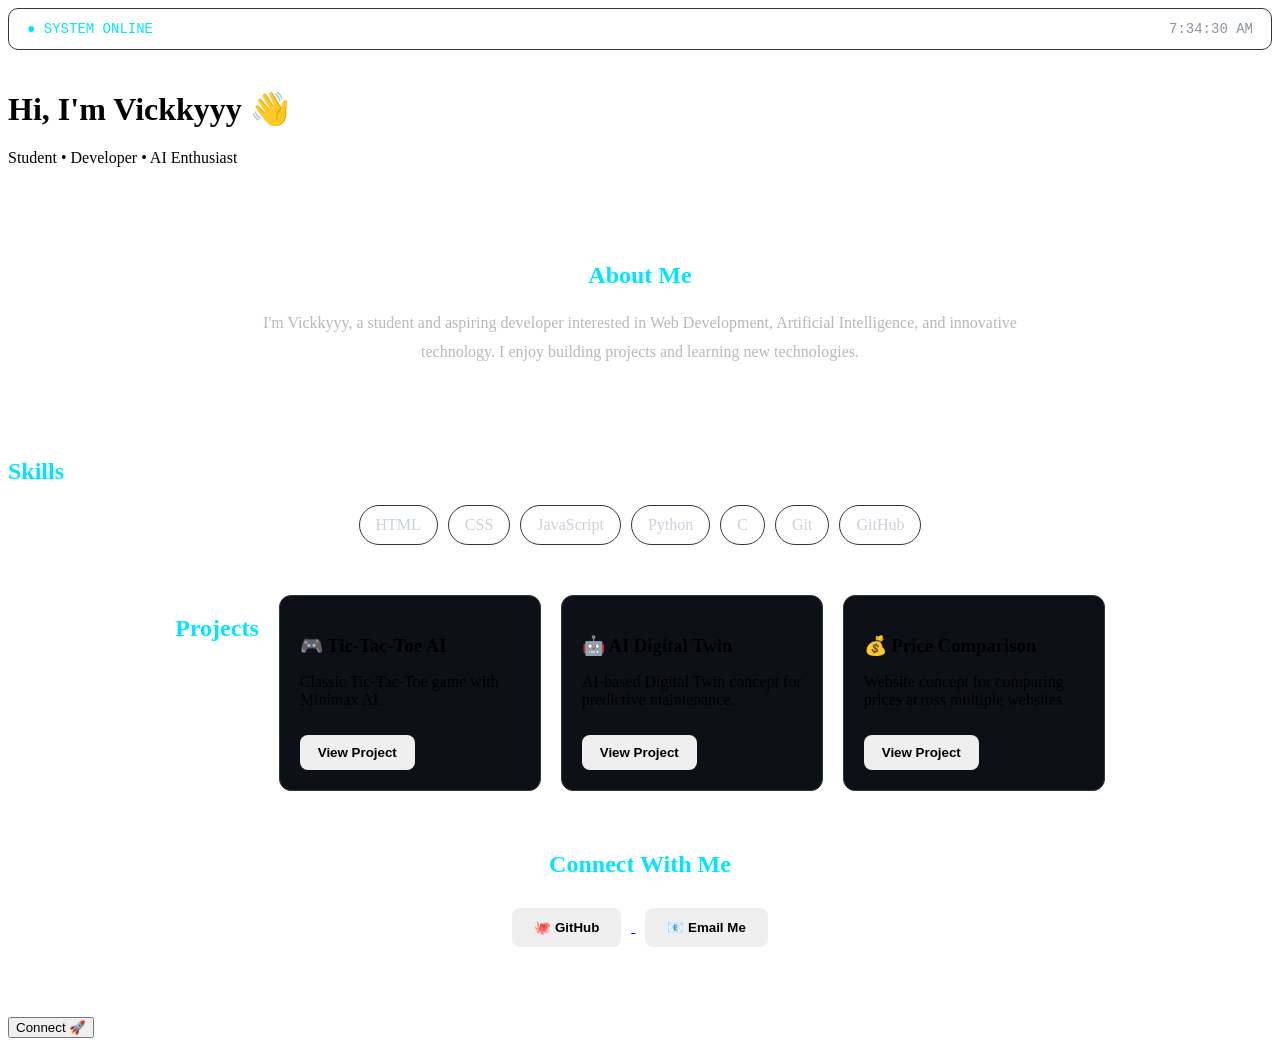
==== index.html @ cc4f0c85 "Add contact section" ====
<!DOCTYPE html>
<html lang="en">
<head>
    <meta charset="UTF-8">
    <meta name="viewport" content="width=device-width, initial-scale=1.0">
    <title>Vickkyyy | Developer</title>
    <link rel="stylesheet" href="style.css">
</head>

<body>

    <div class="container">
        <div class="top-bar">
            <span>● SYSTEM ONLINE</span>
            <span id="clock">00:00:00</span>
        </div>

        <h1>Hi, I'm <span class="highlight">Vickkyyy</span> 👋</h1>

        <p>Student • Developer • AI Enthusiast</p>
        <section class="about">
            <h2>About Me</h2>
            <p>
                I'm Vickkyyy, a student and aspiring developer interested in
                Web Development, Artificial Intelligence, and innovative technology.
                I enjoy building projects and learning new technologies.
            </p>
        </section>

        <section>
            <h2>Skills</h2>

            <div class="skills">
                <span>HTML</span>
                <span>CSS</span>
                <span>JavaScript</span>
                <span>Python</span>
                <span>C</span>
                <span>Git</span>
                <span>GitHub</span>
            </div>
        </section>
        <section class="projects">
  <h2>Projects</h2>

  <div class="card">
    <h3>🎮 Tic-Tac-Toe AI</h3>
    <p>Classic Tic-Tac-Toe game with Minimax AI.</p>
    <button onclick="showProject('Tic-Tac-Toe AI')">View Project</button>
  </div>

  <div class="card">
    <h3>🤖 AI Digital Twin</h3>
    <p>AI-based Digital Twin concept for predictive maintenance.</p>
    <button onclick="showProject('AI Digital Twin')">View Project</button>
  </div>

  <div class="card">
    <h3>💰 Price Comparison</h3>
    <p>Website concept for comparing prices across multiple websites.</p>
    <button onclick="showProject('Price Comparison')">View Project</button>
  </div>
</section>

<section class="contact">
  <h2>Connect With Me</h2>

  <a href="https://github.com/vigneshvediappan" target="_blank">
    <button>🐙 GitHub</button>
  </a>

  <a href="mailto:vigneshvediappan15318509@gmail.com">
    <button>📧 Email Me</button>
  </a>
</section>


        <button onclick="sayHello()">Connect 🚀</button>

    </div>

    <script src="script.js"></script>

</body>
</html>
---- style.css ----
section {
    margin-top: 50px;
}

h2 {
    margin-bottom: 20px;
    color: #00e5ff;
}

.skills {
    display: flex;
    flex-wrap: wrap;
    justify-content: center;
    gap: 10px;
}

.skills span {
    padding: 10px 16px;
    border: 1px solid #30363d;
    border-radius: 20px;
    color: #c9d1d9;
}

.projects {
    display: flex;
    flex-wrap: wrap;
    justify-content: center;
    gap: 20px;
}

.card {
    width: 220px;
    padding: 20px;
    background: #0d1117;
    border: 1px solid #30363d;
    border-radius: 12px;
    transition: 0.3s;
}

.card:hover {
    transform: translateY(-5px);
    border-color: #00e5ff;
}

.card h3 {
    margin-bottom: 10px;
}
.top-bar {
    display: flex;
    justify-content: space-between;
    margin-bottom: 40px;
    padding: 12px 18px;
    border: 1px solid #30363d;
    border-radius: 10px;
    color: #8b949e;
    font-family: monospace;
    font-size: 14px;
}

.top-bar span:first-child {
    color: #00e5ff;
}
.about {
  max-width: 800px;
  margin: 50px auto;
  padding: 25px;
  text-align: center;
}

.about p {
  color: #b8b8b8;
  line-height: 1.8;
  font-size: 16px;
}
.card button {
  margin-top: 10px;
  padding: 10px 18px;
  border: none;
  border-radius: 8px;
  cursor: pointer;
  font-weight: bold;
}

.card button:hover {
  transform: scale(1.05);
}
.contact {
  text-align: center;
  margin: 60px auto;
}

.contact button {
  margin: 10px;
  padding: 12px 22px;
  border: none;
  border-radius: 8px;
  cursor: pointer;
  font-weight: bold;
}

.contact button:hover {
  transform: scale(1.08);
}
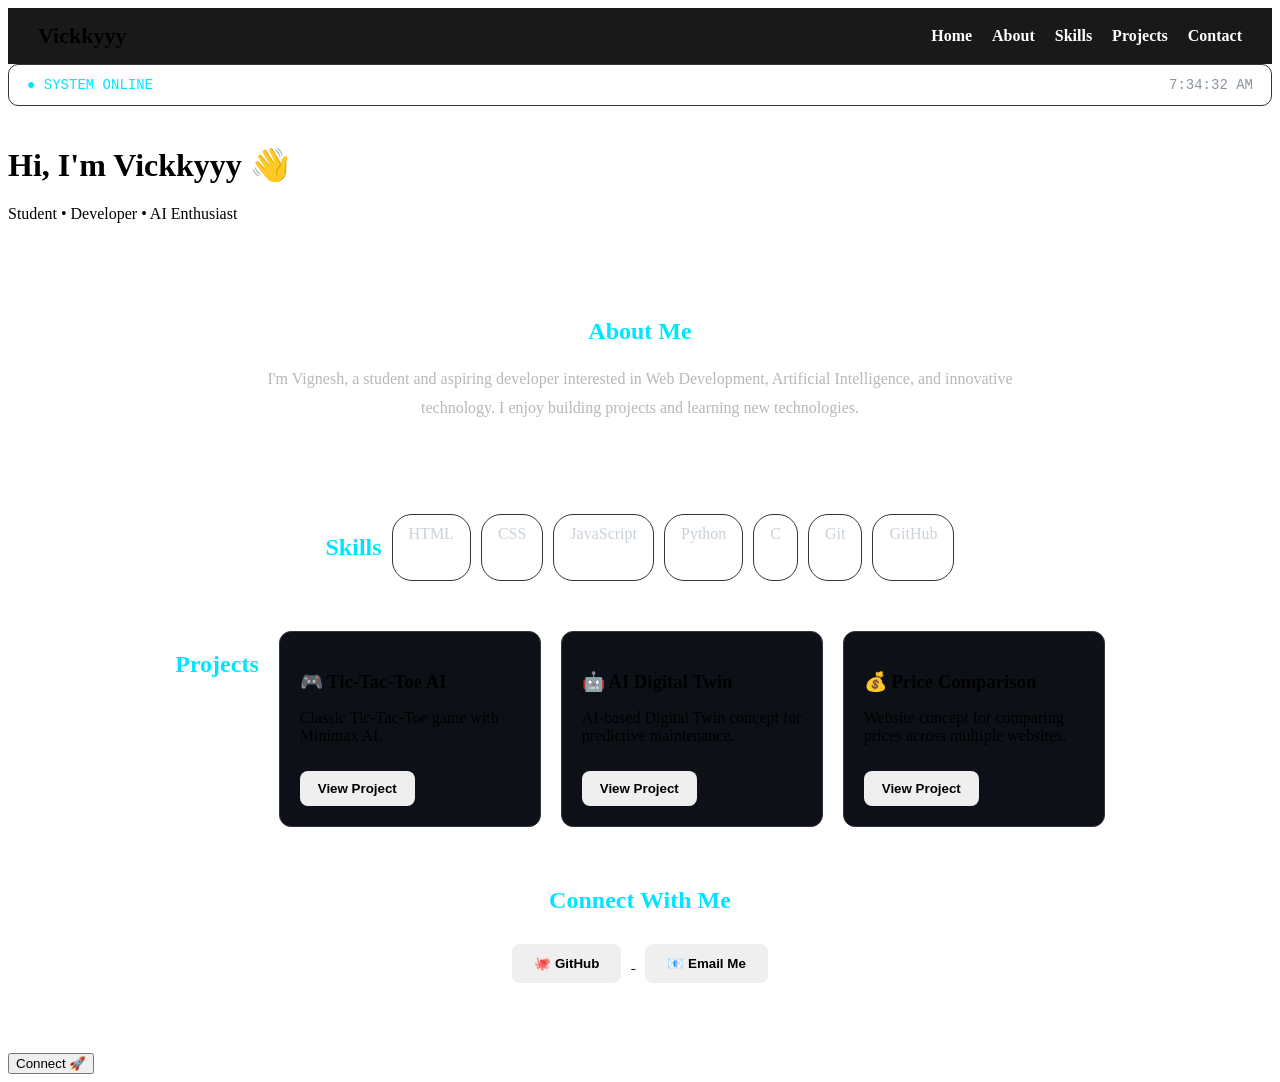
==== commit f82126a8: "Add navigation bar" ====
--- a/index.html
+++ b/index.html
@@ -8,8 +8,19 @@
 </head>
 
 <body>
+    <nav class="navbar">
+  <div class="logo">Vickkyyy</div>
 
-    <div class="container">
+  <div class="nav-links">
+    <a href="#home">Home</a>
+    <a href="#about">About</a>
+    <a href="#skills">Skills</a>
+    <a href="#projects">Projects</a>
+    <a href="#contact">Contact</a>
+  </div>
+</nav>
+
+    <div class="container" id="home">
         <div class="top-bar">
             <span>● SYSTEM ONLINE</span>
             <span id="clock">00:00:00</span>
@@ -18,16 +29,16 @@
         <h1>Hi, I'm <span class="highlight">Vickkyyy</span> 👋</h1>
 
         <p>Student • Developer • AI Enthusiast</p>
-        <section class="about">
+        <section class="about" id="about">
             <h2>About Me</h2>
             <p>
-                I'm Vickkyyy, a student and aspiring developer interested in
+                I'm Vignesh, a student and aspiring developer interested in
                 Web Development, Artificial Intelligence, and innovative technology.
                 I enjoy building projects and learning new technologies.
             </p>
         </section>
 
-        <section>
+        <section class="skills" id="skills">
             <h2>Skills</h2>
 
             <div class="skills">
@@ -40,7 +51,7 @@
                 <span>GitHub</span>
             </div>
         </section>
-        <section class="projects">
+        <section class="projects" id="projects">
   <h2>Projects</h2>
 
   <div class="card">
@@ -62,7 +73,7 @@
   </div>
 </section>
 
-<section class="contact">
+<section class="contact" id="contact">
   <h2>Connect With Me</h2>
 
   <a href="https://github.com/vigneshvediappan" target="_blank">
--- a/style.css
+++ b/style.css
@@ -100,4 +100,127 @@
 
 .contact button:hover {
   transform: scale(1.08);
+}
+@media (max-width: 600px) {
+  .container {
+    padding: 20px;
+  }
+
+  h1 {
+    font-size: 32px;
+  }
+
+  h2 {
+    font-size: 24px;
+  }
+
+  .skills {
+    flex-direction: column;
+    align-items: center;
+  }
+
+  .projects {
+    padding: 10px;
+  }
+
+  .card {
+    width: 90%;
+    margin: 15px auto;
+  }
+
+  .top-bar {
+    font-size: 12px;
+    padding: 10px;
+  }
+
+  .contact button {
+    display: block;
+    margin: 12px auto;
+    width: 180px;
+  }
+  .navbar {
+  flex-direction: column;
+  gap: 12px;
+}
+
+.nav-links {
+  gap: 10px;
+  flex-wrap: wrap;
+  justify-content: center;
+}
+
+.nav-links a {
+  font-size: 13px;
+}
+}
+html {
+  scroll-behavior: smooth;
+}
+
+.card {
+  transition: transform 0.3s ease, box-shadow 0.3s ease;
+}
+
+.card:hover {
+  transform: translateY(-8px);
+  box-shadow: 0 10px 30px rgba(0, 255, 255, 0.15);
+}
+
+button {
+  transition: transform 0.2s ease, box-shadow 0.2s ease;
+}
+
+button:hover {
+  transform: scale(1.05);
+  box-shadow: 0 0 15px rgba(0, 255, 255, 0.3);
+}
+
+@keyframes fadeIn {
+  from {
+    opacity: 0;
+    transform: translateY(20px);
+  }
+
+  to {
+    opacity: 1;
+    transform: translateY(0);
+  }
+}
+
+.container,
+.about,
+.projects,
+.contact {
+  animation: fadeIn 0.8s ease;
+}
+.navbar {
+  position: sticky;
+  top: 0;
+  z-index: 1000;
+  display: flex;
+  justify-content: space-between;
+  align-items: center;
+  padding: 15px 30px;
+  background: rgba(0, 0, 0, 0.9);
+  backdrop-filter: blur(10px);
+}
+
+.logo {
+  font-size: 22px;
+  font-weight: bold;
+}
+
+.nav-links {
+  display: flex;
+  gap: 20px;
+}
+
+.nav-links a {
+  color: white;
+  text-decoration: none;
+  font-weight: bold;
+}
+
+.nav-links a:hover {
+  text-decoration: underline;
 }
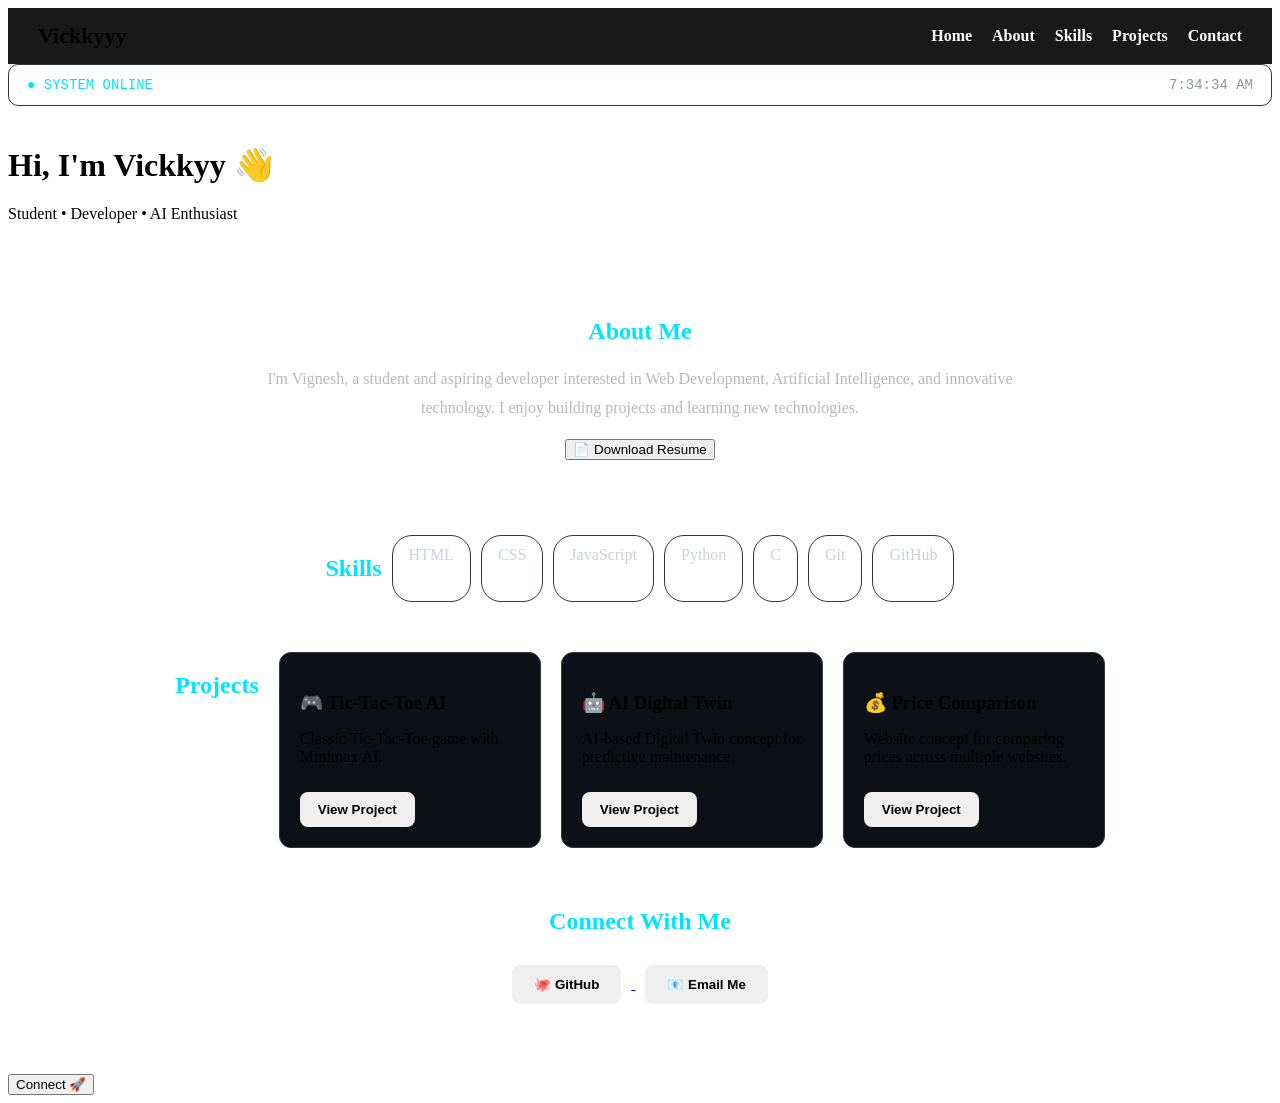
==== commit ea42f67f: "Add resume" ====
--- a/index.html
+++ b/index.html
@@ -3,7 +3,7 @@
 <head>
     <meta charset="UTF-8">
     <meta name="viewport" content="width=device-width, initial-scale=1.0">
-    <title>Vickkyyy | Developer</title>
+    <title>Vickkyy | Developer</title>
     <link rel="stylesheet" href="style.css">
 </head>
 
@@ -26,7 +26,7 @@
             <span id="clock">00:00:00</span>
         </div>
 
-        <h1>Hi, I'm <span class="highlight">Vickkyyy</span> 👋</h1>
+        <h1>Hi, I'm <span class="highlight">Vickkyy</span> 👋</h1>
 
         <p>Student • Developer • AI Enthusiast</p>
         <section class="about" id="about">
@@ -36,6 +36,9 @@
                 Web Development, Artificial Intelligence, and innovative technology.
                 I enjoy building projects and learning new technologies.
             </p>
+            <a href="assets/resume.pdf" download>
+  <button>📄 Download Resume</button>
+</a>
         </section>
 
         <section class="skills" id="skills">
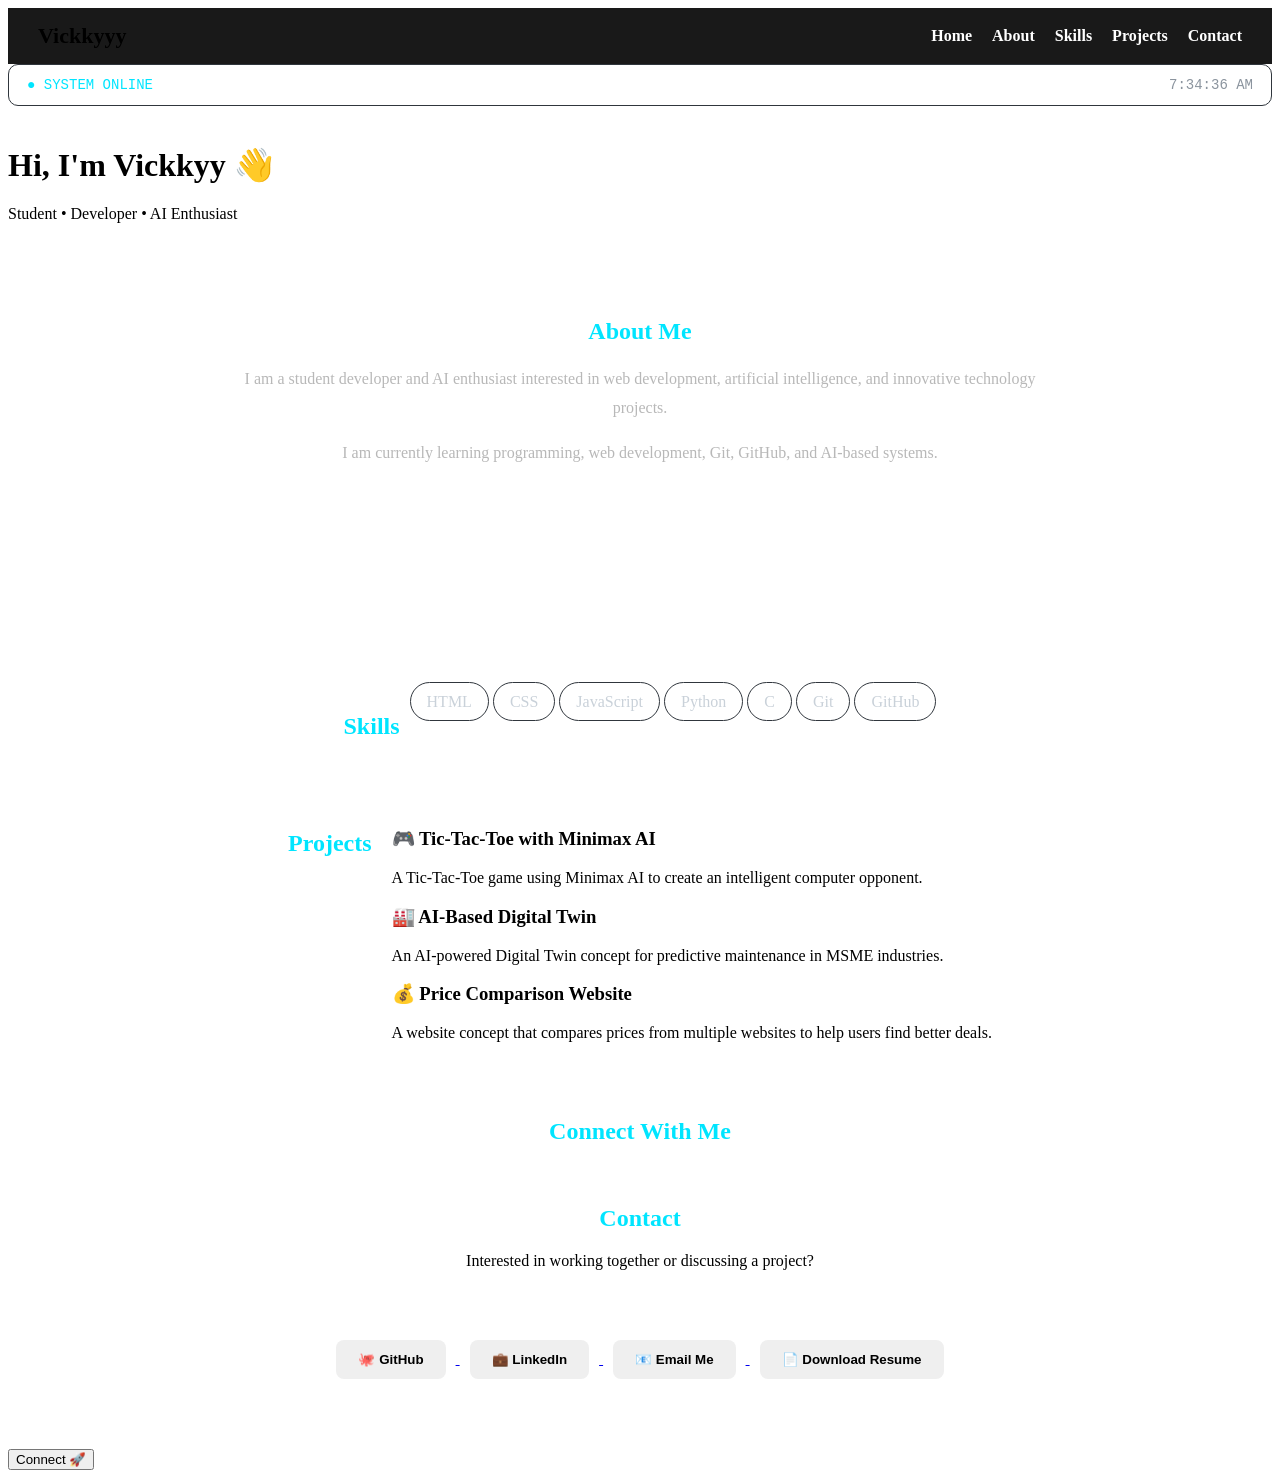
==== commit 4920ab07: "Add contact and social links" ====
--- a/index.html
+++ b/index.html
@@ -30,62 +30,87 @@
 
         <p>Student • Developer • AI Enthusiast</p>
         <section class="about" id="about">
-            <h2>About Me</h2>
-            <p>
-                I'm Vignesh, a student and aspiring developer interested in
-                Web Development, Artificial Intelligence, and innovative technology.
-                I enjoy building projects and learning new technologies.
-            </p>
-            <a href="assets/resume.pdf" download>
-  <button>📄 Download Resume</button>
-</a>
+    <h2>About Me</h2>
+
+    <p>
+        I am a student developer and AI enthusiast interested in
+        web development, artificial intelligence, and innovative
+        technology projects.
+    </p>
+    <p>
+        I am currently learning programming, web development,
+        Git, GitHub, and AI-based systems.
+    </p>
+        <section class="about" id="about">
+</section>
         </section>
 
-        <section class="skills" id="skills">
-            <h2>Skills</h2>
+       <section class="skills" id="skills">
+    <h2>Skills</h2>
 
-            <div class="skills">
-                <span>HTML</span>
-                <span>CSS</span>
-                <span>JavaScript</span>
-                <span>Python</span>
-                <span>C</span>
-                <span>Git</span>
-                <span>GitHub</span>
-            </div>
-        </section>
-        <section class="projects" id="projects">
-  <h2>Projects</h2>
+    <div class="skills-list">
+        <span>HTML</span>
+        <span>CSS</span>
+        <span>JavaScript</span>
+        <span>Python</span>
+        <span>C</span>
+        <span>Git</span>
+        <span>GitHub</span>
+    </div>
+</section>
+   <section class="projects" id="projects">
+    <h2>Projects</h2>
 
-  <div class="card">
-    <h3>🎮 Tic-Tac-Toe AI</h3>
-    <p>Classic Tic-Tac-Toe game with Minimax AI.</p>
-    <button onclick="showProject('Tic-Tac-Toe AI')">View Project</button>
-  </div>
+    <div class="project-container">
 
-  <div class="card">
-    <h3>🤖 AI Digital Twin</h3>
-    <p>AI-based Digital Twin concept for predictive maintenance.</p>
-    <button onclick="showProject('AI Digital Twin')">View Project</button>
-  </div>
+        <div class="project-card">
+            <h3>🎮 Tic-Tac-Toe with Minimax AI</h3>
+            <p>
+                A Tic-Tac-Toe game using Minimax AI to create
+                an intelligent computer opponent.
+            </p>
+        </div>
 
-  <div class="card">
-    <h3>💰 Price Comparison</h3>
-    <p>Website concept for comparing prices across multiple websites.</p>
-    <button onclick="showProject('Price Comparison')">View Project</button>
-  </div>
+        <div class="project-card">
+            <h3>🏭 AI-Based Digital Twin</h3>
+            <p>
+                An AI-powered Digital Twin concept for predictive
+                maintenance in MSME industries.
+            </p>
+        </div>
+
+        <div class="project-card">
+            <h3>💰 Price Comparison Website</h3>
+            <p>
+                A website concept that compares prices from
+                multiple websites to help users find better deals.
+            </p>
+        </div>
+
+    </div>
 </section>
-
 <section class="contact" id="contact">
   <h2>Connect With Me</h2>
+  <section class="contact" id="contact">
+    <h2>Contact</h2>
+
+    <p>Interested in working together or discussing a project?</p>
+
+</section>
 
   <a href="https://github.com/vigneshvediappan" target="_blank">
     <button>🐙 GitHub</button>
   </a>
-
+ <a href="https://www.linkedin.com/in/https://www.linkedin.com/in/vignesh-v-53b98437a?utm_source=share&utm_campaign=share_via&utm_content=profile&utm_medium=android_app/" target="_blank">
+    <button>💼 LinkedIn</button>
+  </a>
   <a href="mailto:vigneshvediappan15318509@gmail.com">
     <button>📧 Email Me</button>
   </a>
+  <a href="assets/resume.pdf" download>
+    <button>📄 Download Resume</button>
+  </a>
+ 
 </section>
 
 
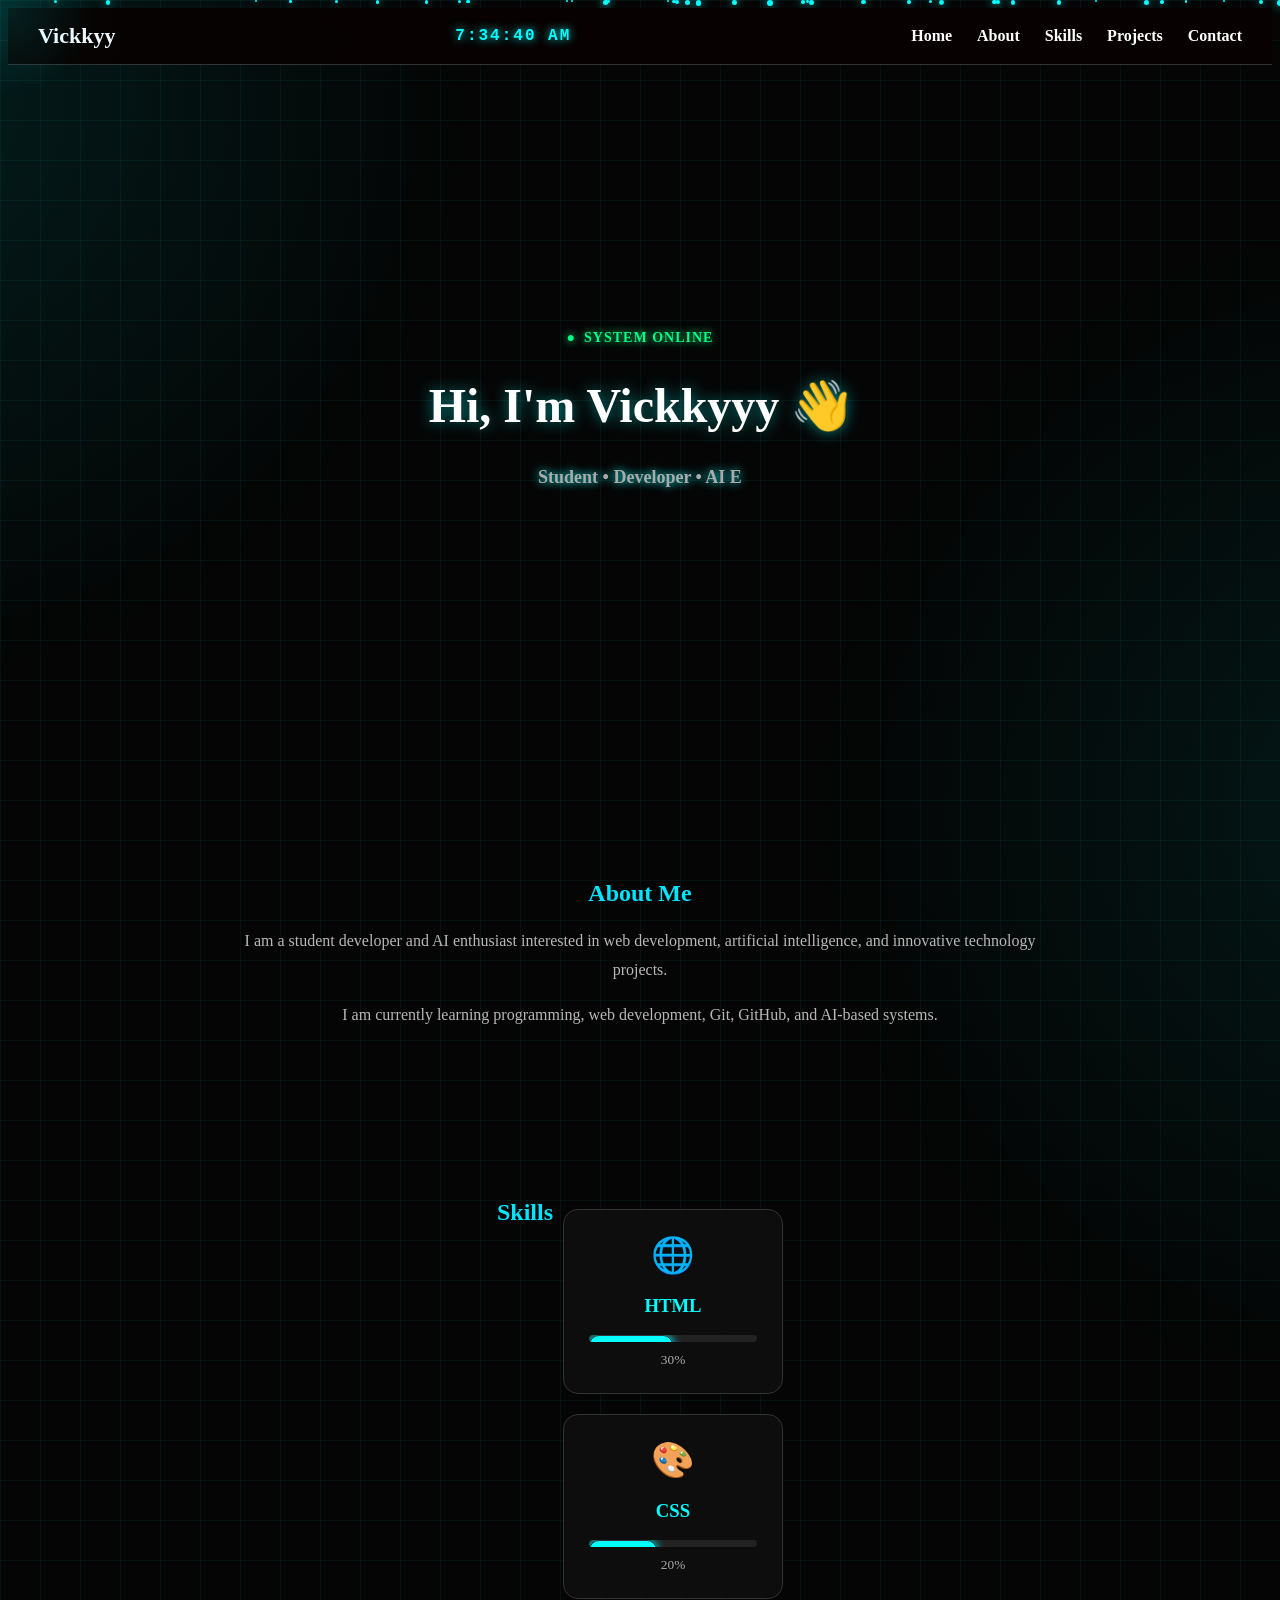
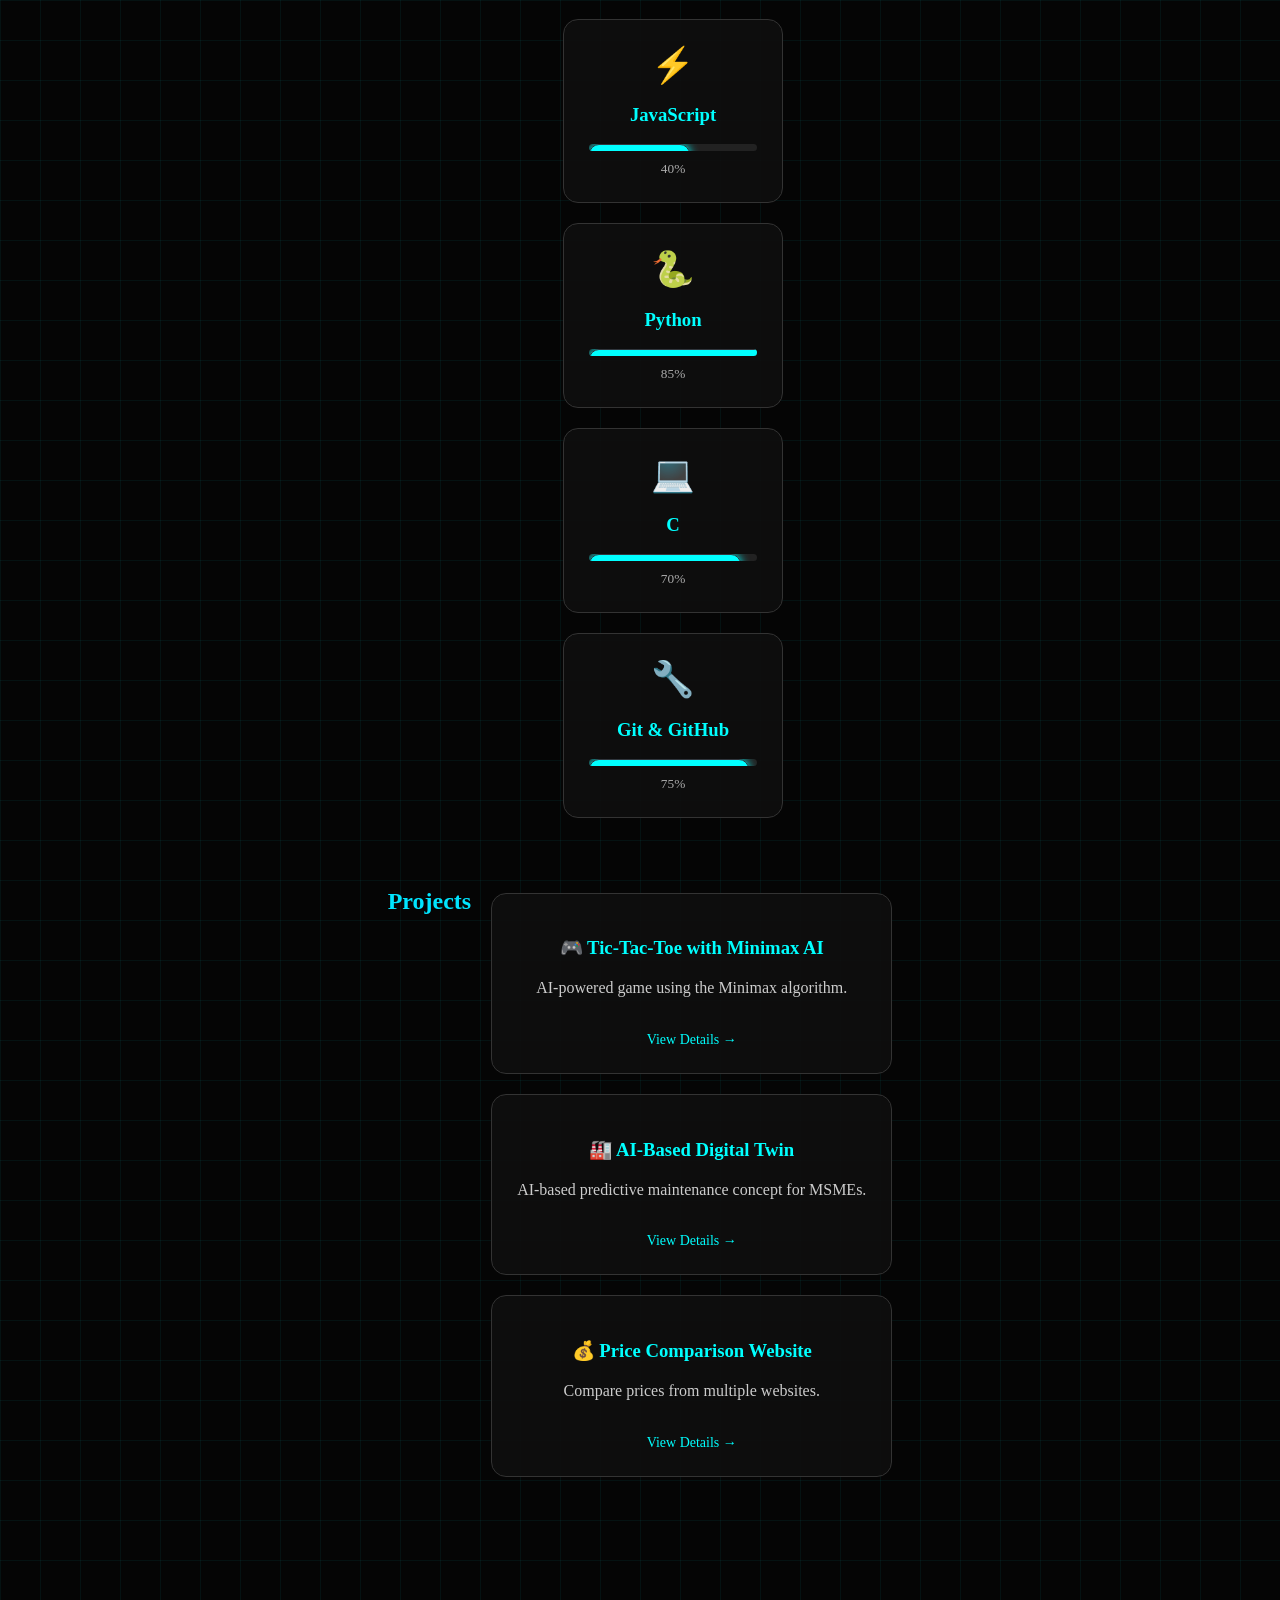
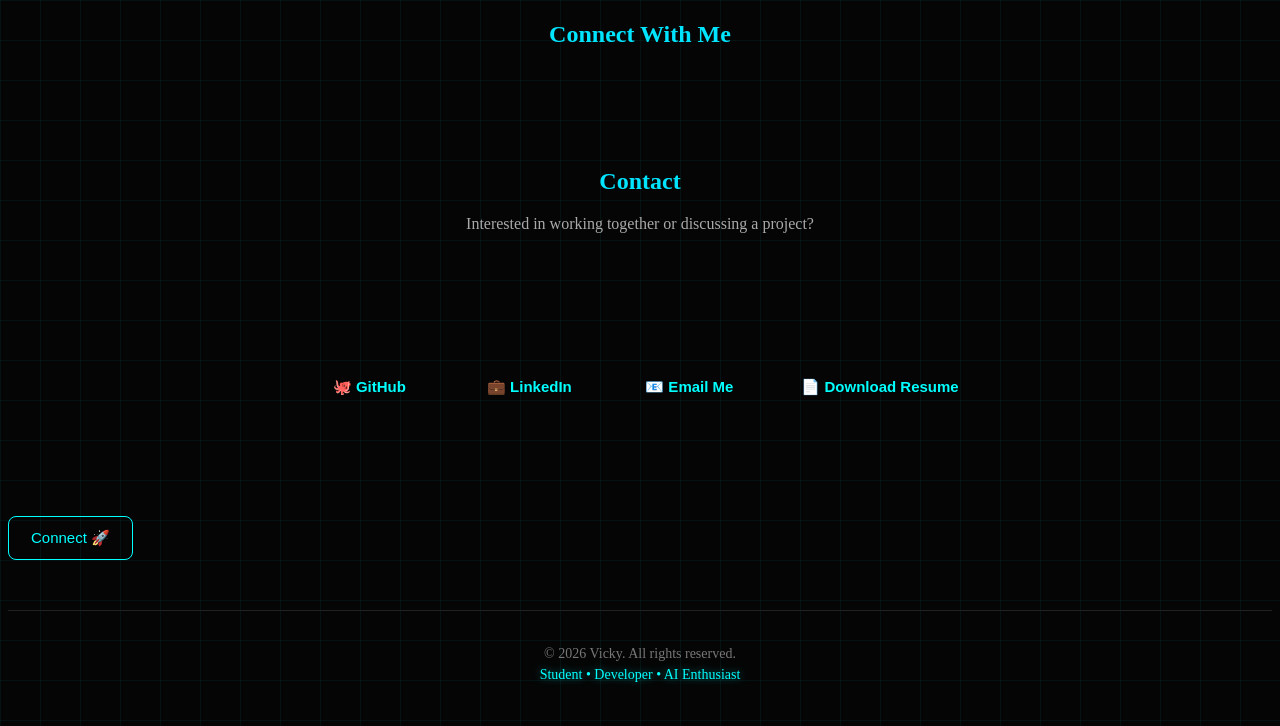
==== commit 41524caf: "Upgrade portfolio website" ====
--- a/index.html
+++ b/index.html
@@ -6,11 +6,35 @@
     <title>Vickkyy | Developer</title>
     <link rel="stylesheet" href="style.css">
 </head>
+<div class="mouse-glow"></div>
+<button id="backToTop">↑</button>
+<div class="project-modal" id="projectModal">
 
+    <div class="modal-content">
+
+        <button class="close-modal" onclick="closeProject()">×</button>
+
+        <h2 id="modalTitle"></h2>
+
+        <p id="modalDescription"></p>
+
+        <div id="modalTech"></div>
+
+    </div>
+
+</div>
 <body>
+    <div id="loader">
+    <div class="loader-content">
+        <div class="loader-ring"></div>
+        <div class="loader-text">SYSTEM INITIALIZING...</div>
+        <div class="loader-subtext">VICKY.DEV</div>
+    </div>
+</div>
+    <div id="particles"></div>
     <nav class="navbar">
-  <div class="logo">Vickkyyy</div>
-
+  <div class="logo">Vickkyy</div>
+  <div class="digital-clock" id="clock"></div>
   <div class="nav-links">
     <a href="#home">Home</a>
     <a href="#about">About</a>
@@ -20,15 +44,19 @@
   </div>
 </nav>
 
-    <div class="container" id="home">
-        <div class="top-bar">
-            <span>● SYSTEM ONLINE</span>
-            <span id="clock">00:00:00</span>
+  <div class="container" id="home">
+    <div class="hero">
+
+        <div class="system-status">
+            <span class="status-dot">●</span> SYSTEM ONLINE
         </div>
 
-        <h1>Hi, I'm <span class="highlight">Vickkyy</span> 👋</h1>
+        <h1>Hi, I'm Vickkyyy 👋</h1>
 
-        <p>Student • Developer • AI Enthusiast</p>
+        <p class="typing-text" id="typing"></p>
+
+    </div>
+</div>
         <section class="about" id="about">
     <h2>About Me</h2>
 
@@ -43,51 +71,92 @@
     </p>
         <section class="about" id="about">
 </section>
-        </section>
-
-       <section class="skills" id="skills">
+    <section class="skills" id="skills">
     <h2>Skills</h2>
 
-    <div class="skills-list">
-        <span>HTML</span>
-        <span>CSS</span>
-        <span>JavaScript</span>
-        <span>Python</span>
-        <span>C</span>
-        <span>Git</span>
-        <span>GitHub</span>
+    <div class="skills-grid">
+
+        <div class="skill-card">
+            <div class="skill-icon">🌐</div>
+            <h3>HTML</h3>
+            <div class="skill-bar">
+                <span style="width: 30%;"></span>
+            </div>
+            <small>30%</small>
+        </div>
+
+        <div class="skill-card">
+            <div class="skill-icon">🎨</div>
+            <h3>CSS</h3>
+            <div class="skill-bar">
+                <span style="width: 20%;"></span>
+            </div>
+            <small>20%</small>
+        </div>
+
+        <div class="skill-card">
+            <div class="skill-icon">⚡</div>
+            <h3>JavaScript</h3>
+            <div class="skill-bar">
+                <span style="width: 40%;"></span>
+            </div>
+            <small>40%</small>
+        </div>
+
+        <div class="skill-card">
+            <div class="skill-icon">🐍</div>
+            <h3>Python</h3>
+            <div class="skill-bar">
+                <span style="width: 85%;"></span>
+            </div>
+            <small>85%</small>
+        </div>
+
+        <div class="skill-card">
+            <div class="skill-icon">💻</div>
+            <h3>C</h3>
+            <div class="skill-bar">
+                <span style="width: 70%;"></span>
+            </div>
+            <small>70%</small>
+        </div>
+
+        <div class="skill-card">
+            <div class="skill-icon">🔧</div>
+            <h3>Git & GitHub</h3>
+            <div class="skill-bar">
+                <span style="width: 75%;"></span>
+            </div>
+            <small>75%</small>
+        </div>
+
     </div>
 </section>
-   <section class="projects" id="projects">
+ <section class="projects" id="projects">
     <h2>Projects</h2>
 
     <div class="project-container">
 
-        <div class="project-card">
+        <div class="project-card" onclick="openProject('tictactoe')">
             <h3>🎮 Tic-Tac-Toe with Minimax AI</h3>
-            <p>
-                A Tic-Tac-Toe game using Minimax AI to create
-                an intelligent computer opponent.
-            </p>
+            <p>AI-powered game using the Minimax algorithm.</p>
+            <span class="view-project">View Details →</span>
         </div>
 
-        <div class="project-card">
+        <div class="project-card" onclick="openProject('digitaltwin')">
             <h3>🏭 AI-Based Digital Twin</h3>
-            <p>
-                An AI-powered Digital Twin concept for predictive
-                maintenance in MSME industries.
-            </p>
+            <p>AI-based predictive maintenance concept for MSMEs.</p>
+            <span class="view-project">View Details →</span>
         </div>
 
-        <div class="project-card">
+        <div class="project-card" onclick="openProject('price')">
             <h3>💰 Price Comparison Website</h3>
-            <p>
-                A website concept that compares prices from
-                multiple websites to help users find better deals.
-            </p>
+            <p>Compare prices from multiple websites.</p>
+            <span class="view-project">View Details →</span>
         </div>
 
     </div>
+</section>
 </section>
 <section class="contact" id="contact">
   <h2>Connect With Me</h2>
@@ -119,6 +188,10 @@
     </div>
 
     <script src="script.js"></script>
+    <footer class="footer">
+    <p>© 2026 Vicky. All rights reserved.</p>
+    <p>Student • Developer • AI Enthusiast</p>
+</footer>
 
 </body>
 </html>
--- a/style.css
+++ b/style.css
@@ -127,7 +127,24 @@
     width: 90%;
     margin: 15px auto;
   }
-
+  .contact {
+    text-align: center;
+    padding: 40px 20px;
+}
+
+.contact p {
+    color: #aaa;
+    margin: 15px 0 25px;
+}
+
+.contact button {
+    min-width: 140px;
+    margin: 8px;
+}
+
+.contact a {
+    text-decoration: none;
+}
   .top-bar {
     font-size: 12px;
     padding: 10px;
@@ -208,6 +225,8 @@
 .logo {
   font-size: 22px;
   font-weight: bold;
+  color:aliceblue;
+  text-shadow: #8b949e;
 }
 
 .nav-links {
@@ -223,4 +242,740 @@
 
 .nav-links a:hover {
   text-decoration: underline;
+}
+.project-container {
+    display: grid;
+    grid-template-columns: repeat(auto-fit, minmax(250px, 1fr));
+    gap: 20px;
+    margin-top: 25px;
+}
+
+.project-card {
+    padding: 25px;
+    border: 1px solid #333;
+    border-radius: 15px;
+    background: #111;
+    transition: transform 0.3s ease, box-shadow 0.3s ease;
+}
+
+.project-card:hover {
+    transform: translateY(-8px);
+    box-shadow: 0 10px 30px rgba(0, 255, 255, 0.15);
+}
+
+.project-card h3 {
+    margin-bottom: 12px;
+}
+
+.project-card p {
+    line-height: 1.6;
+}
+.skills-list {
+    display: flex;
+    flex-wrap: wrap;
+    gap: 12px;
+    margin-top: 20px;
+}
+
+.skills-list span {
+    padding: 10px 18px;
+    border: 1px solid #333;
+    border-radius: 20px;
+    background: #111;
+    transition: 0.3s ease;
+}
+
+.skills-list span:hover {
+    transform: translateY(-4px);
+    box-shadow: 0 8px 20px rgba(0, 255, 255, 0.15);
+}
+.navbar {
+    position: sticky;
+    top: 0;
+    z-index: 1000;
+
+    display: flex;
+    justify-content: space-between;
+    align-items: center;
+
+    padding: 15px 30px;
+
+    background: rgba(8, 2, 2, 0.9);
+    backdrop-filter: blur(10px);
+
+    border-bottom: 1px solid #333;
+}
+
+.logo {
+    font-size: 22px;
+    font-weight: bold;
+}
+
+.nav-links {
+    display: flex;
+    gap: 25px;
+}
+
+.nav-links a {
+    text-decoration: none;
+    transition: 0.3s ease;
+}
+
+.nav-links a:hover {
+    transform: translateY(-2px);
+}
+@media (max-width: 600px) {
+    .navbar {
+        flex-direction: column;
+        gap: 15px;
+        padding: 15px;
+    }
+    .skills-grid {
+    grid-template-columns: 1fr;
+   }
+
+    .nav-links {
+        flex-wrap: wrap;
+        justify-content: center;
+        gap: 15px;
+    }
+
+    .nav-links a {
+        font-size: 14px;
+    }
+
+    .container {
+        padding: 20px;
+    }
+
+    .project-container {
+        grid-template-columns: 1fr;
+    }
+}
+body {
+    background-color: #050505;
+    color: white;
+    background-image:
+        linear-gradient(rgba(0, 255, 255, 0.05) 1px, transparent 1px),
+        linear-gradient(90deg, rgba(0, 255, 255, 0.05) 1px, transparent 1px);
+    background-size: 40px 40px;
+}
+/* Glowing Buttons */
+button {
+    background: transparent;
+    color: #00ffff;
+    border: 1px solid #00ffff;
+    padding: 12px 22px;
+    border-radius: 8px;
+    cursor: pointer;
+    font-size: 15px;
+    transition: all 0.3s ease;
+}
+
+/* Button Hover */
+button:hover {
+    background: #00ffff;
+    color: #000;
+    box-shadow:
+        0 0 10px #00ffff,
+        0 0 25px #00ffff;
+    transform: translateY(-3px);
+}
+
+/* Navigation Hover */
+.nav-links a:hover {
+    color: #00ffff;
+    text-shadow: 0 0 10px #00ffff;
+}
+
+/* Skills Hover */
+.skills-list span:hover {
+    color: #00ffff;
+    border-color: #00ffff;
+    box-shadow: 0 0 15px rgba(0, 255, 255, 0.4);
+}
+
+/* Project Card Hover */
+.project-card:hover {
+    border-color: #00ffff;
+    box-shadow: 0 0 20px rgba(0, 255, 255, 0.25);
+}
+/* SYSTEM ONLINE Status */
+.system-status {
+    display: inline-flex;
+    align-items: center;
+    gap: 8px;
+    color: #00ff88;
+    font-size: 14px;
+    font-weight: bold;
+    letter-spacing: 1px;
+    text-shadow: 0 0 8px #00ff88;
+}
+
+.status-dot {
+    animation: onlinePulse 1.5s infinite;
+}
+
+@keyframes onlinePulse {
+    0%, 100% {
+        opacity: 1;
+        text-shadow: 0 0 5px #00ff88;
+    }
+
+    50% {
+        opacity: 0.4;
+        text-shadow: 0 0 20px #00ff88;
+    }
+}
+.digital-clock {
+    color: #00ffff;
+    font-family: monospace;
+    font-size: 16px;
+    font-weight: bold;
+    letter-spacing: 2px;
+    text-shadow: 0 0 10px #00ffff;
+}
+.typing-text {
+    color: #00ffff;
+    font-size: 18px;
+    font-weight: bold;
+    text-shadow: 0 0 10px #00ffff;
+    min-height: 28px;
+}
+/* Futuristic Animated Background */
+
+body {
+    position: relative;
+    overflow-x: hidden;
+}
+
+body::before {
+    content: "";
+    position: fixed;
+    top: -50%;
+    left: -50%;
+    width: 200%;
+    height: 200%;
+    z-index: -1;
+    pointer-events: none;
+
+    background:
+        radial-gradient(
+            circle at 20% 30%,
+            rgba(0, 255, 255, 0.10),
+            transparent 25%
+        ),
+        radial-gradient(
+            circle at 80% 70%,
+            rgba(0, 255, 255, 0.08),
+            transparent 25%
+        );
+
+    animation: backgroundMove 12s ease-in-out infinite alternate;
+}
+
+@keyframes backgroundMove {
+    0% {
+        transform: translate(0, 0) rotate(0deg);
+    }
+
+    50% {
+        transform: translate(3%, -2%) rotate(2deg);
+    }
+
+    100% {
+        transform: translate(-3%, 2%) rotate(-2deg);
+    }
+}
+/* Mouse Following Glow */
+
+.mouse-glow {
+    position: fixed;
+    width: 180px;
+    height: 180px;
+    border-radius: 50%;
+    pointer-events: none;
+    z-index: 9999;
+
+    background: radial-gradient(
+        circle,
+        rgba(0, 255, 255, 0.12),
+        transparent 70%
+    );
+
+    transform: translate(-50%, -50%);
+    transition: left 0.08s ease-out, top 0.08s ease-out;
+}
+/* Animated Particles */
+
+#particles {
+    position: fixed;
+    inset: 0;
+    overflow: hidden;
+    pointer-events: none;
+    z-index: -1;
+}
+
+.particle {
+    position: absolute;
+    width: 4px;
+    height: 4px;
+    background: #00ffff;
+    border-radius: 50%;
+    box-shadow: 0 0 10px #00ffff;
+    animation: floatParticle linear infinite;
+}
+
+@keyframes floatParticle {
+    from {
+        transform: translateY(100vh);
+        opacity: 0;
+    }
+
+    20% {
+        opacity: 1;
+    }
+
+    80% {
+        opacity: 1;
+    }
+
+    to {
+        transform: translateY(-10vh);
+        opacity: 0;
+    }
+}
+/* Futuristic Loading Screen */
+
+#loader {
+    position: fixed;
+    inset: 0;
+    z-index: 10000;
+
+    display: flex;
+    justify-content: center;
+    align-items: center;
+
+    background: #050505;
+
+    transition: opacity 0.8s ease,
+                visibility 0.8s ease;
+}
+
+#loader.hide {
+    opacity: 0;
+    visibility: hidden;
+}
+
+.loader-content {
+    text-align: center;
+}
+
+.loader-ring {
+    width: 70px;
+    height: 70px;
+    margin: 0 auto 25px;
+
+    border: 3px solid rgba(0, 255, 255, 0.15);
+    border-top: 3px solid #00ffff;
+    border-radius: 50%;
+
+    animation: loaderSpin 1s linear infinite;
+
+    box-shadow: 0 0 20px rgba(0, 255, 255, 0.4);
+}
+
+.loader-text {
+    color: #00ffff;
+    font-family: monospace;
+    font-size: 16px;
+    font-weight: bold;
+    letter-spacing: 3px;
+
+    text-shadow: 0 0 10px #00ffff;
+
+    animation: loaderPulse 1.2s infinite;
+}
+
+.loader-subtext {
+    margin-top: 10px;
+    color: #777;
+    font-family: monospace;
+    font-size: 12px;
+    letter-spacing: 2px;
+}
+
+@keyframes loaderSpin {
+    to {
+        transform: rotate(360deg);
+    }
+}
+
+@keyframes loaderPulse {
+    50% {
+        opacity: 0.4;
+    }
+}
+/* Cursor Hover Effect */
+
+.cursor-ring.hover {
+    width: 45px;
+    height: 45px;
+    border-color: #00ffff;
+    box-shadow:
+        0 0 12px #00ffff,
+        0 0 30px #00ffff;
+}
+/* Back to Top Button */
+
+#backToTop {
+    position: fixed;
+    right: 25px;
+    bottom: 25px;
+
+    width: 45px;
+    height: 45px;
+
+    display: none;
+
+    border: 1px solid #00ffff;
+    border-radius: 50%;
+
+    background: #050505;
+    color: #00ffff;
+
+    font-size: 22px;
+    cursor: pointer;
+
+    box-shadow: 0 0 10px rgba(0, 255, 255, 0.4);
+
+    z-index: 9998;
+}
+
+#backToTop:hover {
+    background: #00ffff;
+    color: #000;
+
+    box-shadow:
+        0 0 10px #00ffff,
+        0 0 25px #00ffff;
+
+    transform: translateY(-3px);
+}
+@media (max-width: 600px) {
+
+    .navbar {
+        padding: 12px 15px;
+    }
+
+    .logo {
+        font-size: 20px;
+    }
+
+    .digital-clock {
+        font-size: 12px;
+    }
+
+    .nav-links {
+        gap: 10px;
+        flex-wrap: wrap;
+        justify-content: center;
+    }
+
+    .nav-links a {
+        font-size: 13px;
+    }
+
+    .container {
+        width: 100%;
+        padding: 20px 15px;
+        box-sizing: border-box;
+    }
+
+    h1 {
+        font-size: 32px;
+    }
+
+    h2 {
+        font-size: 25px;
+    }
+
+    .typing-text {
+        font-size: 15px;
+    }
+
+    .project-container {
+        grid-template-columns: 1fr;
+    }
+
+    .project-card {
+        padding: 20px;
+    }
+
+    .contact button {
+        width: 100%;
+        margin: 6px 0;
+    }
+}
+.footer {
+    text-align: center;
+    padding: 30px 15px;
+    margin-top: 50px;
+    border-top: 1px solid #222;
+    color: #777;
+    font-size: 14px;
+}
+
+.footer p {
+    margin: 5px 0;
+}
+
+.footer p:last-child {
+    color: #00ffff;
+    text-shadow: 0 0 8px rgba(0, 255, 255, 0.5);
+}
+section{
+    scroll-margin-top: 100px;
+}
+html{
+    scroll-behavior: smooth;
+}
+html {
+    scroll-behavior: smooth;
+    scroll-restoration: manual;
+}
+.skills-list {
+    display: flex;
+    flex-wrap: wrap;
+    gap: 15px;
+    margin-top: 20px;
+   
+}
+
+.skills-list span {
+    display: inline-block;
+    padding: 10px 18px;
+    border: 1px solid #333;
+    border-radius: 20px;
+    background: #111;
+    white-space: nowrap;
+    box-sizing: border-box;
+    transition: 0.3s ease;
+}
+
+.skills-list span:hover {
+    transform: translateY(-4px);
+    box-shadow: 0 8px 20px rgba(0, 255, 255, 0.15);
+}
+.project-card {
+    padding: 25px;
+    border: 1px solid #333;
+    border-radius: 15px;
+    background: rgba(15, 15, 15, 0.9);
+    transition: all 0.3s ease;
+    min-height: 160px;
+    box-sizing: border-box;
+}
+
+.project-card:hover {
+    transform: translateY(-8px);
+    border-color: #00ffff;
+    box-shadow:
+        0 0 10px rgba(0, 255, 255, 0.3),
+        0 0 30px rgba(0, 255, 255, 0.1);
+}
+
+.project-card h3 {
+    color: #00ffff;
+    margin-bottom: 12px;
+}
+
+.project-card p {
+    color: #ccc;
+    line-height: 1.6;
+}
+.contact {
+    text-align: center;
+    padding: 40px 20px;
+}
+
+.contact p {
+    color: #aaa;
+    margin: 15px 0 25px;
+}
+
+.contact button {
+    min-width: 140px;
+    margin: 8px;
+}
+
+.contact a {
+    text-decoration: none;
+}
+.hero {
+    min-height: 80vh;
+    display: flex;
+    flex-direction: column;
+    justify-content: center;
+    align-items: center;
+    text-align: center;
+    padding: 60px 20px;
+    box-sizing: border-box;
+}
+
+.hero h1 {
+    font-size: 48px;
+    margin-bottom: 15px;
+    color: white;
+    text-shadow: 0 0 15px rgba(0, 255, 255, 0.5);
+}
+
+.hero p {
+    color: #aaa;
+    font-size: 18px;
+    margin-bottom: 25px;
+}
+
+@media (max-width: 600px) {
+    .hero {
+        min-height: 75vh;
+        padding: 40px 15px;
+    }
+
+    .hero h1 {
+        font-size: 32px;
+    }
+
+    .hero p {
+        font-size: 15px;
+    }
+}
+.view-project {
+    display: inline-block;
+    margin-top: 15px;
+    color: #00ffff;
+    font-size: 14px;
+}
+
+.project-modal {
+    position: fixed;
+    inset: 0;
+    display: none;
+    justify-content: center;
+    align-items: center;
+    background: rgba(0, 0, 0, 0.8);
+    backdrop-filter: blur(8px);
+    z-index: 10000;
+    padding: 20px;
+}
+
+.project-modal.active {
+    display: flex;
+}
+
+.modal-content {
+    position: relative;
+    width: 100%;
+    max-width: 600px;
+    padding: 35px;
+    background: #0b0b0b;
+    border: 1px solid #00ffff;
+    border-radius: 18px;
+    box-shadow:
+        0 0 20px rgba(0, 255, 255, 0.3),
+        0 0 60px rgba(0, 255, 255, 0.1);
+}
+
+.modal-content h2 {
+    color: #00ffff;
+    margin-bottom: 20px;
+}
+
+.modal-content p {
+    color: #ccc;
+    line-height: 1.7;
+}
+
+.close-modal {
+    position: absolute;
+    top: 12px;
+    right: 15px;
+    border: none;
+    background: transparent;
+    color: #00ffff;
+    font-size: 30px;
+    cursor: pointer;
+}
+
+#modalTech {
+    margin-top: 20px;
+    color: #00ff88;
+    font-family: monospace;
+}
+.skills-grid {
+    display: grid;
+    grid-template-columns: repeat(auto-fit, minmax(220px, 1fr));
+    gap: 20px;
+    margin-top: 30px;
+}
+
+.skill-card {
+    padding: 25px;
+    background: rgba(15, 15, 15, 0.9);
+    border: 1px solid #333;
+    border-radius: 15px;
+    text-align: center;
+    transition: 0.3s ease;
+}
+
+.skill-card:hover {
+    transform: translateY(-8px);
+    border-color: #00ffff;
+    box-shadow: 0 0 25px rgba(0, 255, 255, 0.2);
+}
+
+.skill-icon {
+    font-size: 35px;
+    margin-bottom: 10px;
+}
+
+.skill-card h3 {
+    color: #00ffff;
+    margin-bottom: 18px;
+}
+
+.skill-bar {
+    
+    height: 7px;
+    background: #222;
+    border-radius: 10px;
+    overflow: hidden;
+}
+
+.skill-bar span {
+    display: block !important;
+    height: 100% !important;
+    width: 0;
+    background: #00ffff;
+    border-radius: 10px;
+    box-shadow: 0 0 10px #00ffff;
+    transition: width 1.5s ease;
+}
+.skill-card small {
+    display: block;
+    margin-top: 10px;
+    color: #aaa;
+}
+.project-link {
+    display: inline-block;
+    margin-top: 15px;
+    color: #00ffff;
+    text-decoration: none;
+    font-weight: bold;
+    transition: 0.3s ease;
+}
+
+.project-link:hover {
+    color: white;
+    text-shadow: 0 0 10px #00ffff;
 }
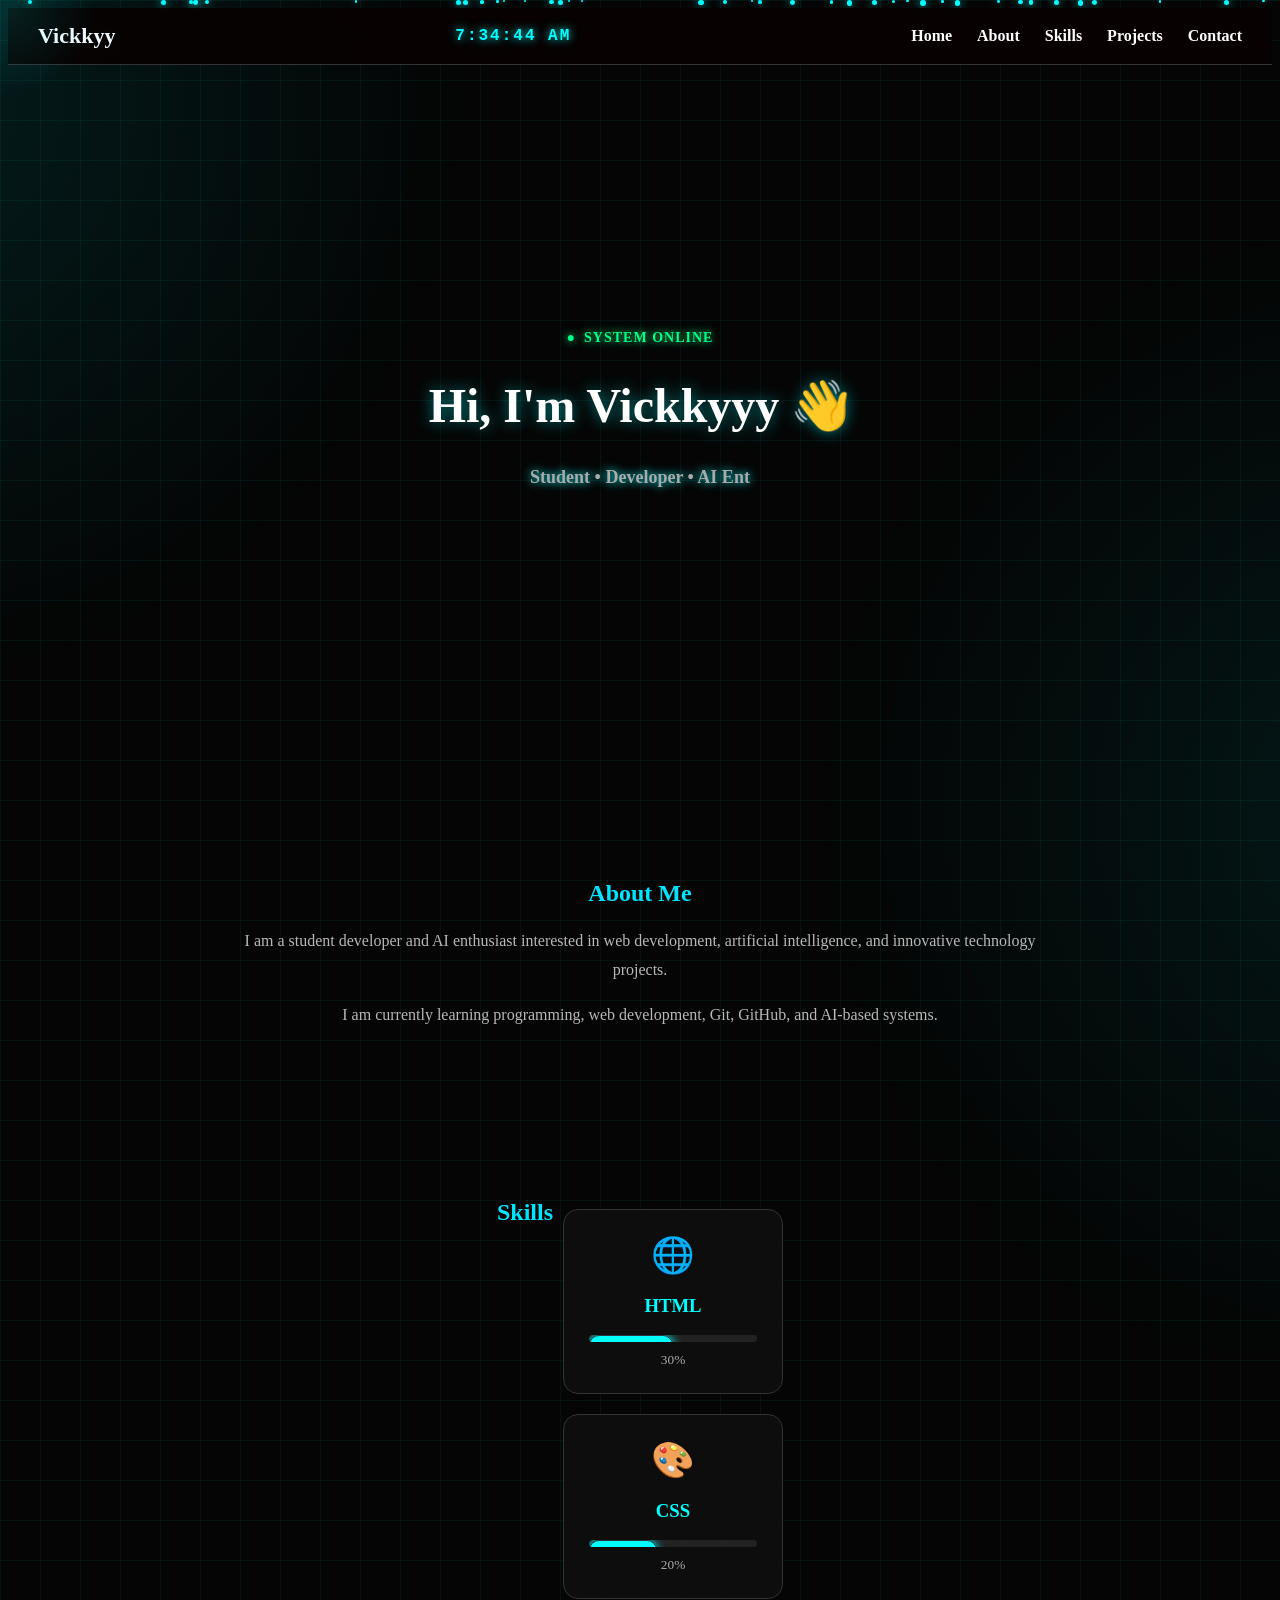
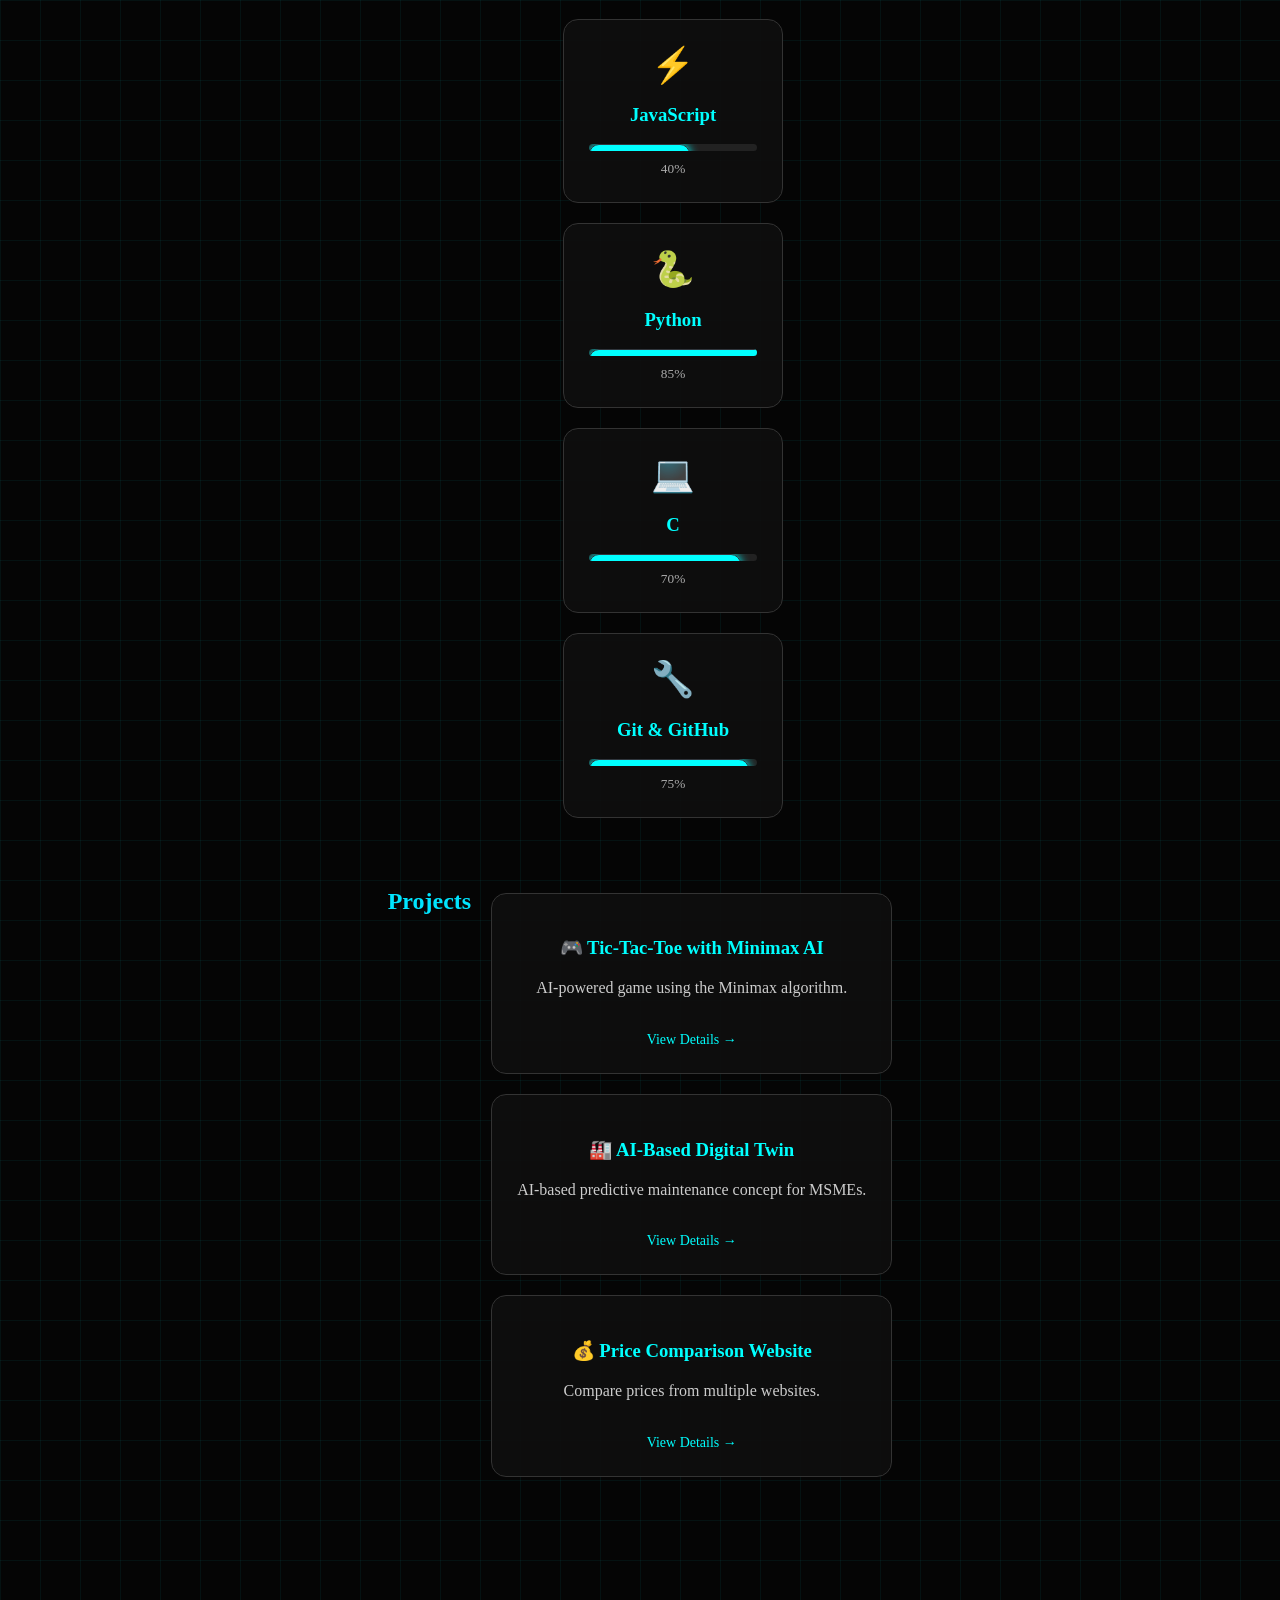
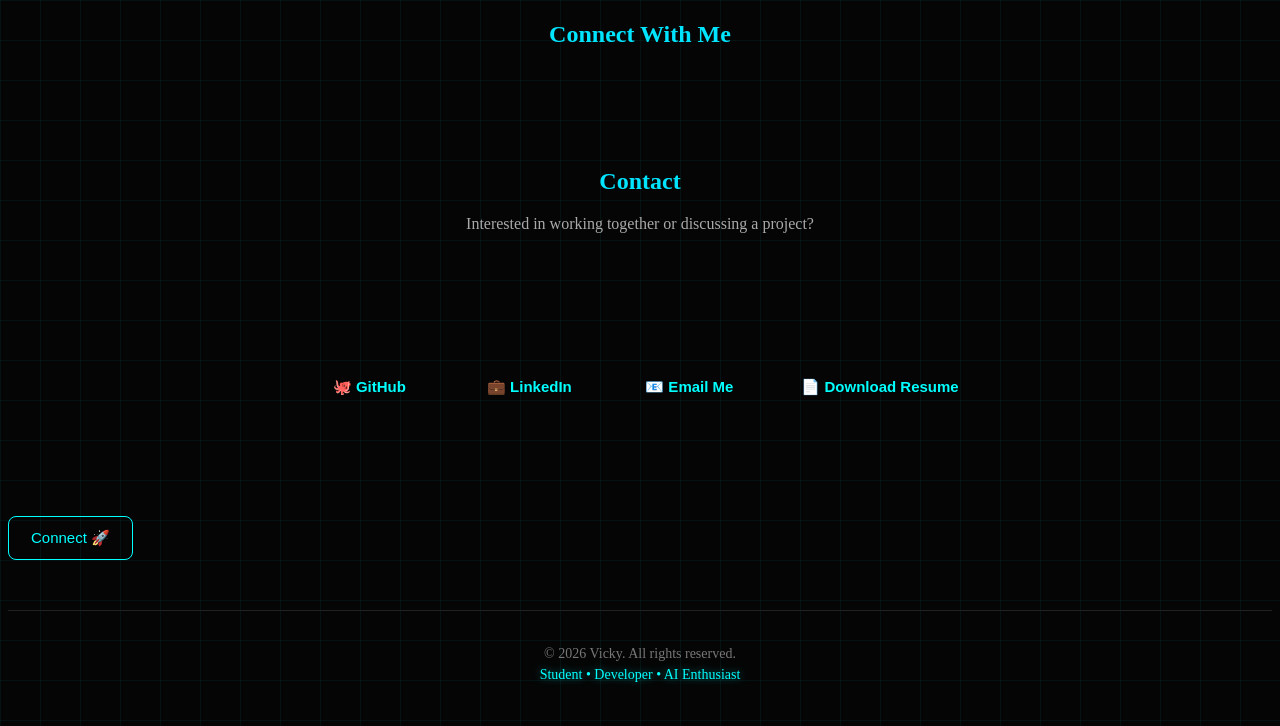
==== commit aa0e8b52: "Update LinkedIn link" ====
--- a/index.html
+++ b/index.html
@@ -170,7 +170,7 @@
   <a href="https://github.com/vigneshvediappan" target="_blank">
     <button>🐙 GitHub</button>
   </a>
- <a href="https://www.linkedin.com/in/https://www.linkedin.com/in/vignesh-v-53b98437a?utm_source=share&utm_campaign=share_via&utm_content=profile&utm_medium=android_app/" target="_blank">
+ <a href="https://www.linkedin.com/in/vignesh-v-53b98437a?utm_source=share&utm_campaign=share_via&utm_content=profile&utm_medium=android_app/" target="_blank">
     <button>💼 LinkedIn</button>
   </a>
   <a href="mailto:vigneshvediappan15318509@gmail.com">
--- a/style.css
+++ b/style.css
@@ -978,4 +978,44 @@
 .project-link:hover {
     color: white;
     text-shadow: 0 0 10px #00ffff;
-}+}
+async function loadGitHubProjects() {
+    const username = "vigneshvediappan";
+
+    try {
+        const response = await fetch(
+            `https://api.github.com/users/${username}/repos?sort=updated&per_page=6`
+        );
+
+        const repos = await response.json();
+
+        const container = document.querySelector(".project-container");
+
+        repos.forEach(repo => {
+            const card = document.createElement("div");
+            card.className = "project-card";
+
+            card.innerHTML = `
+                <h3>💻 ${repo.name}</h3>
+                <p>
+                    ${repo.description || "GitHub project by Vickkyyy."}
+                </p>
+
+                <a
+                    href="${repo.html_url}"
+                    target="_blank"
+                    class="project-link"
+                >
+                    View on GitHub →
+                </a>
+            `;
+
+            container.appendChild(card);
+        });
+
+    } catch (error) {
+        console.log("Unable to load GitHub projects:", error);
+    }
+}
+
+loadGitHubProjects();
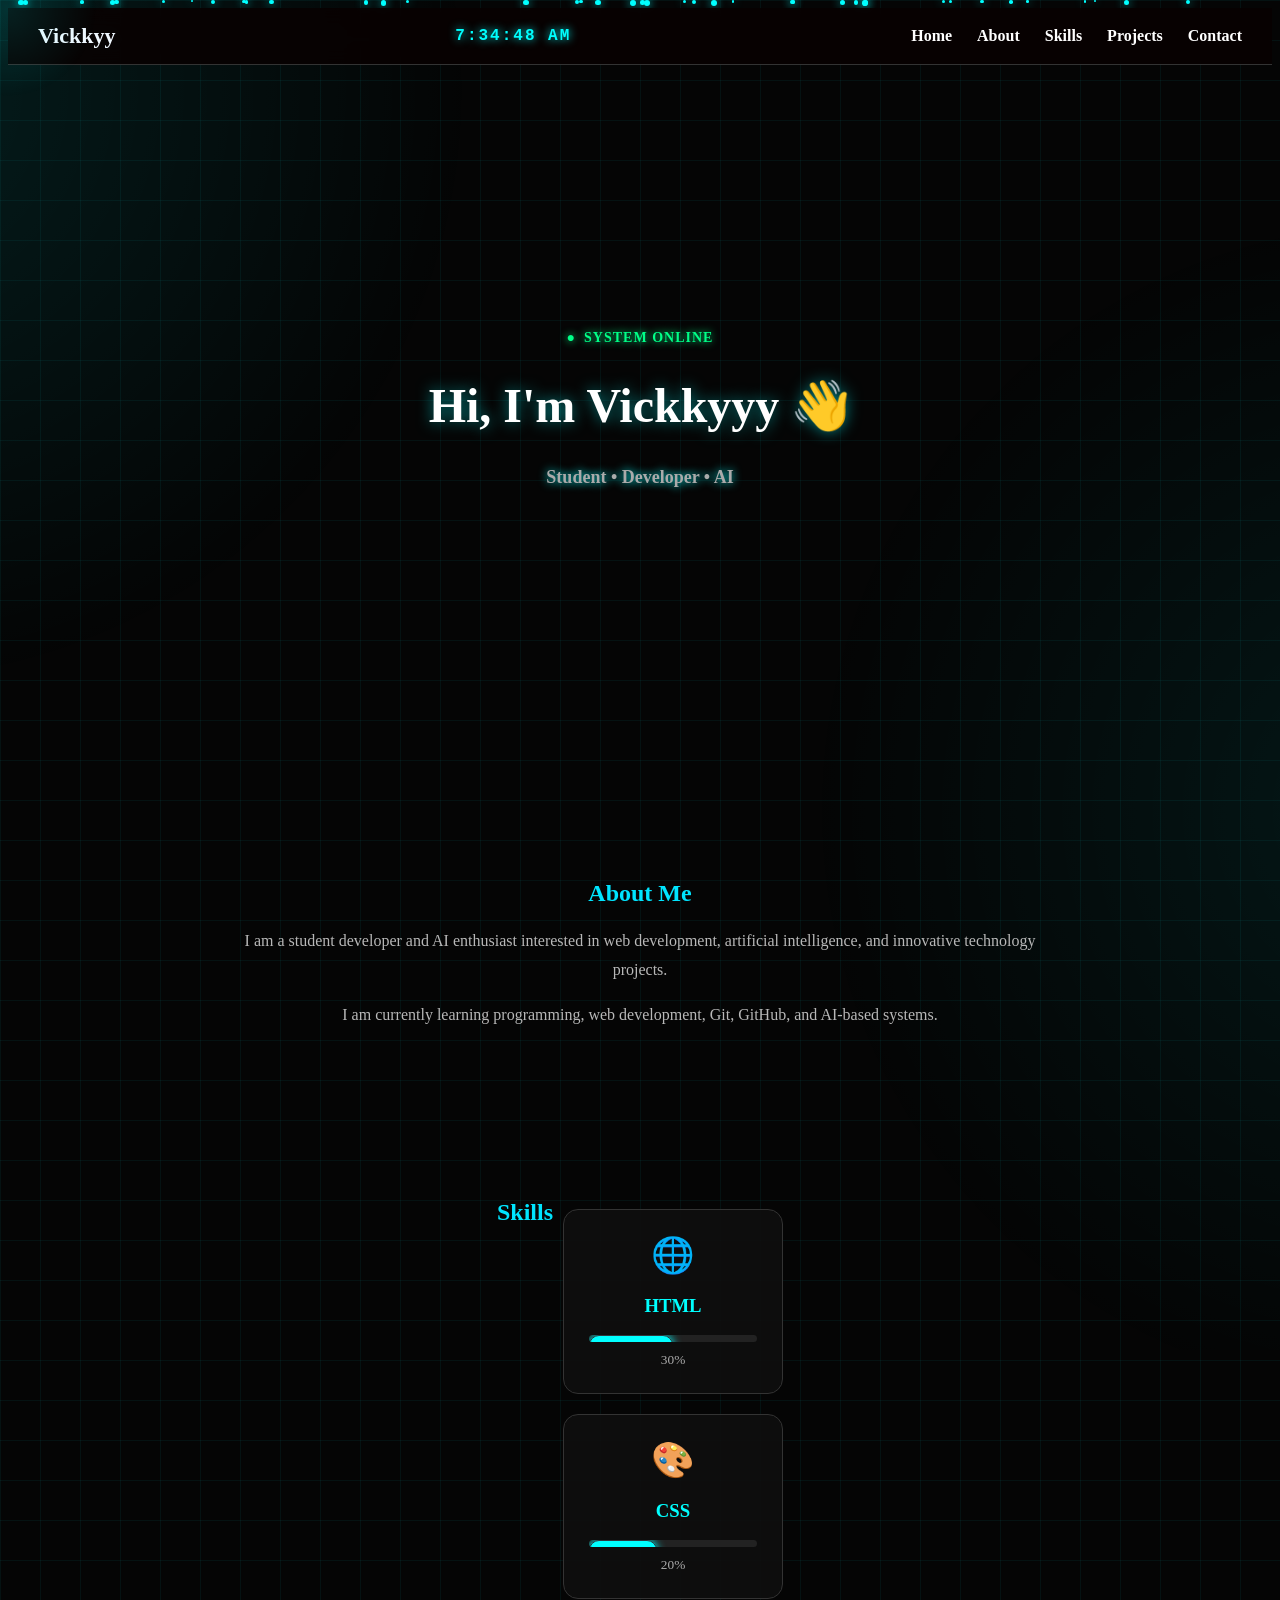
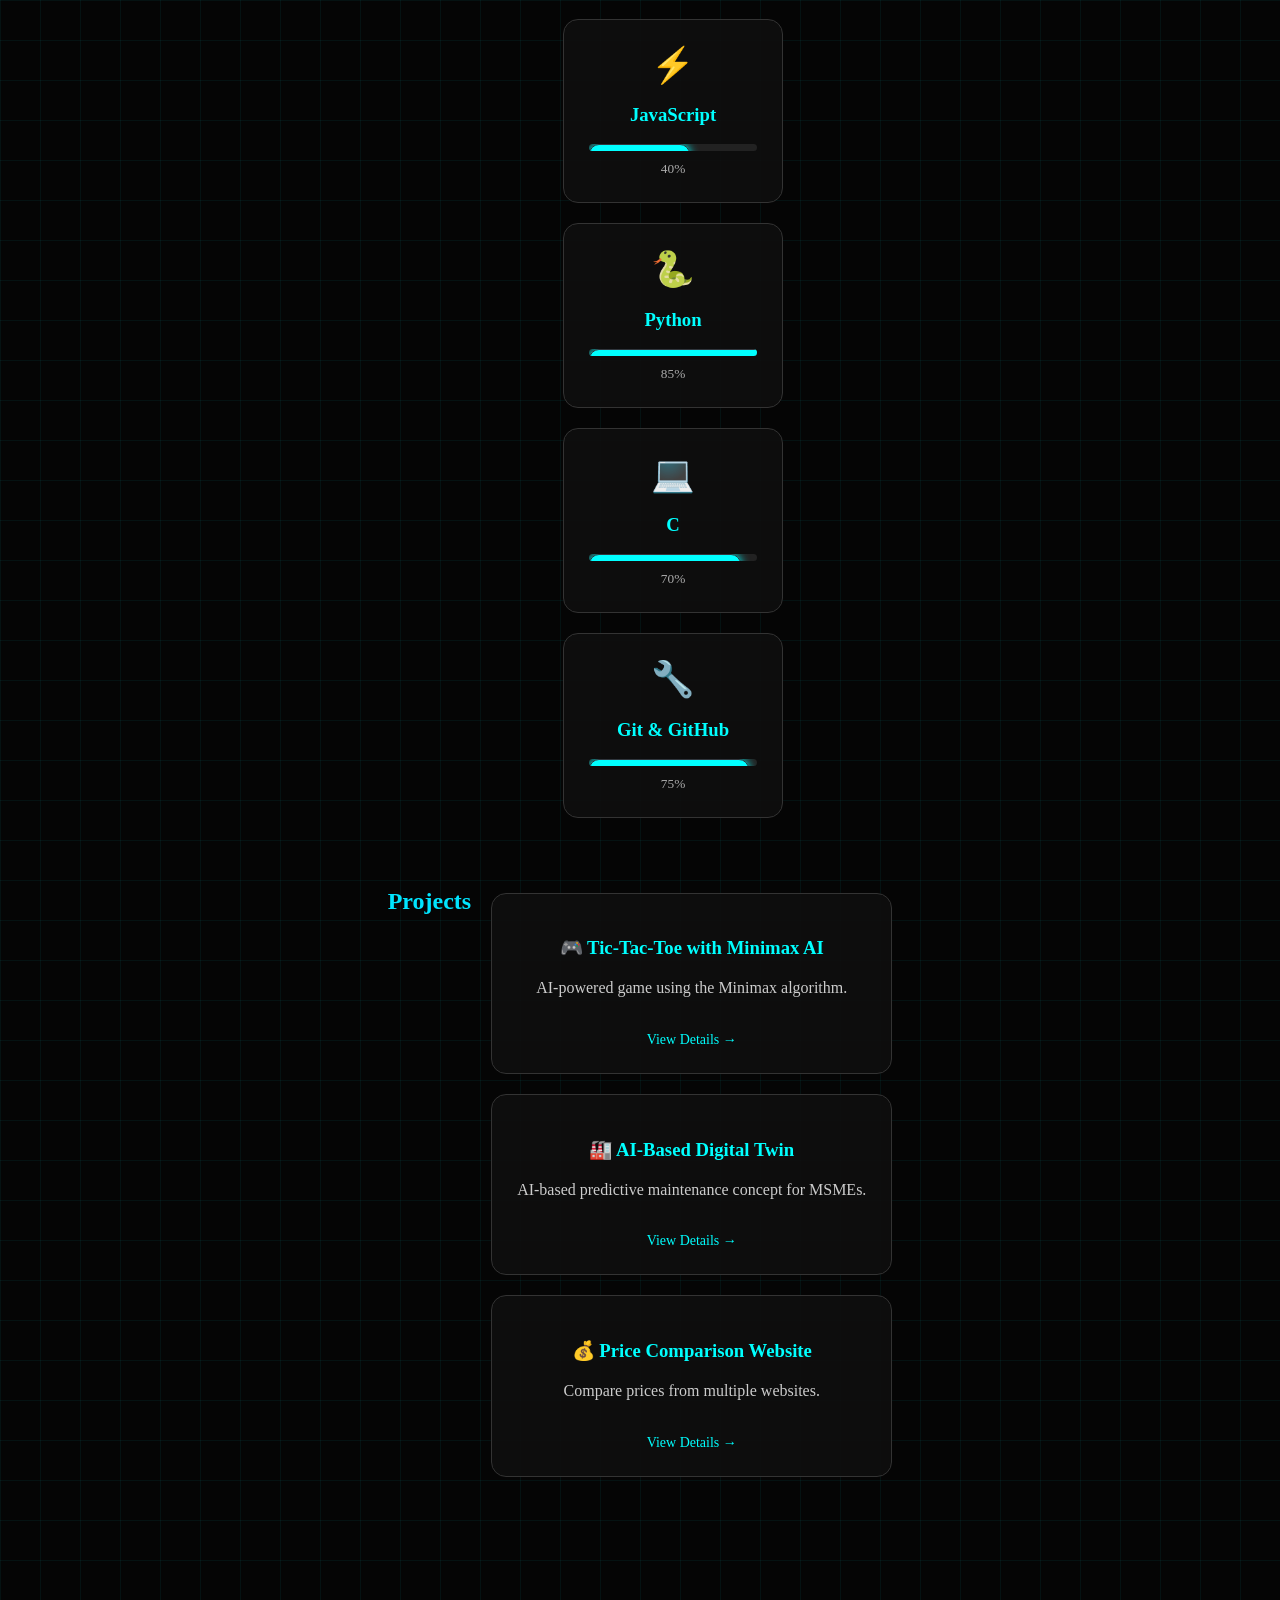
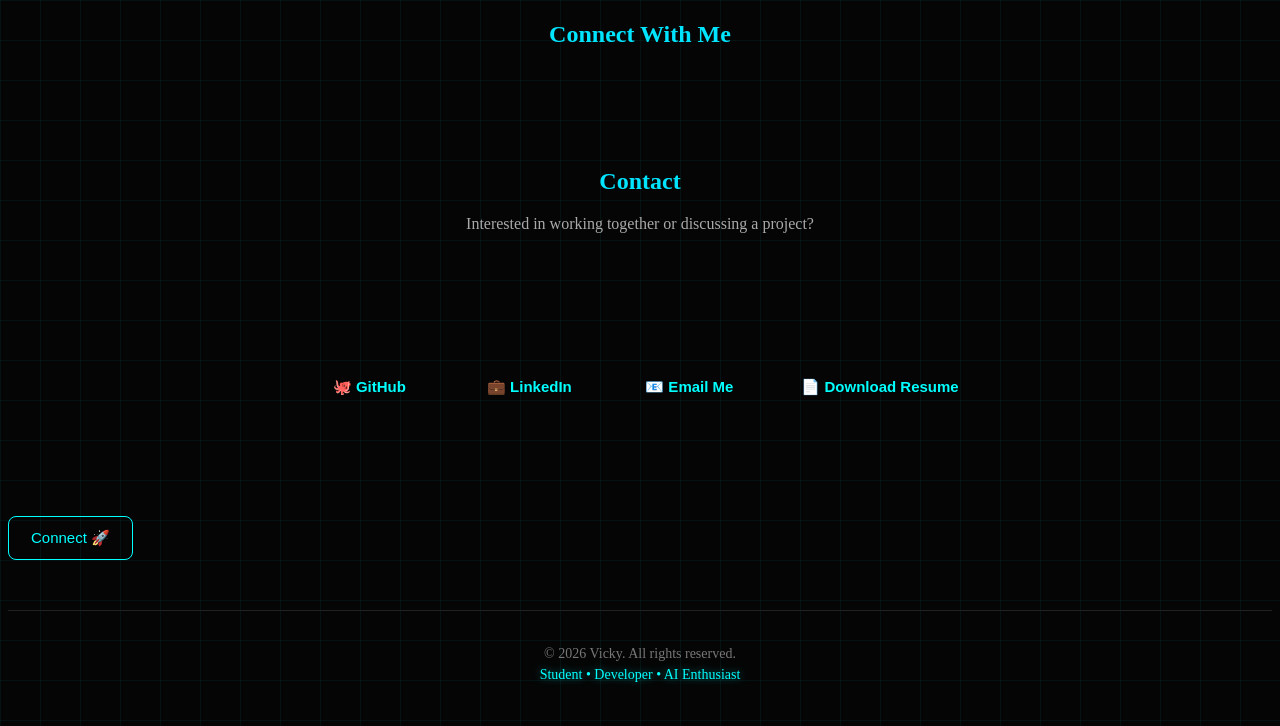
==== commit d1be9615: "Add portfolio SEO metedata" ====
--- a/index.html
+++ b/index.html
@@ -5,6 +5,23 @@
     <meta name="viewport" content="width=device-width, initial-scale=1.0">
     <title>Vickkyy | Developer</title>
     <link rel="stylesheet" href="style.css">
+    <meta name="description" content="Vickkyyy - Student Developer, AI Enthusiast and aspiring software developer. Explore my projects, skills and portfolio.">
+
+<meta name="keywords" content="Vickkyyy, Student Developer, AI, Python, C, JavaScript, Web Development, Digital Twin">
+
+<meta name="author" content="Vickkyyy">
+
+<meta name="robots" content="index, follow">
+
+<meta property="og:title" content="Vickkyyy | Student Developer">
+
+<meta property="og:description" content="Student Developer • AI Enthusiast • Building projects with technology">
+
+<meta property="og:type" content="website">
+
+<meta property="og:url" content="https://vigneshvediappan.github.io/My_First_Project/">
+
+<meta name="theme-color" content="#050505">
 </head>
 <div class="mouse-glow"></div>
 <button id="backToTop">↑</button>
--- a/style.css
+++ b/style.css
@@ -1018,4 +1018,39 @@
     }
 }
 
-loadGitHubProjects();+loadGitHubProjects();
+.error-page {
+    min-height: 100vh;
+    display: flex;
+    flex-direction: column;
+    justify-content: center;
+    align-items: center;
+    text-align: center;
+    padding: 20px;
+    box-sizing: border-box;
+}
+
+.error-code {
+    font-size: 120px;
+    font-weight: bold;
+    color: #00ffff;
+    text-shadow:
+        0 0 10px #00ffff,
+        0 0 30px #00ffff,
+        0 0 60px rgba(0, 255, 255, 0.5);
+}
+
+.error-page h1 {
+    margin: 10px 0;
+}
+
+.error-page p {
+    color: #aaa;
+    margin-bottom: 25px;
+}
+
+@media (max-width: 600px) {
+    .error-code {
+        font-size: 80px;
+    }
+}
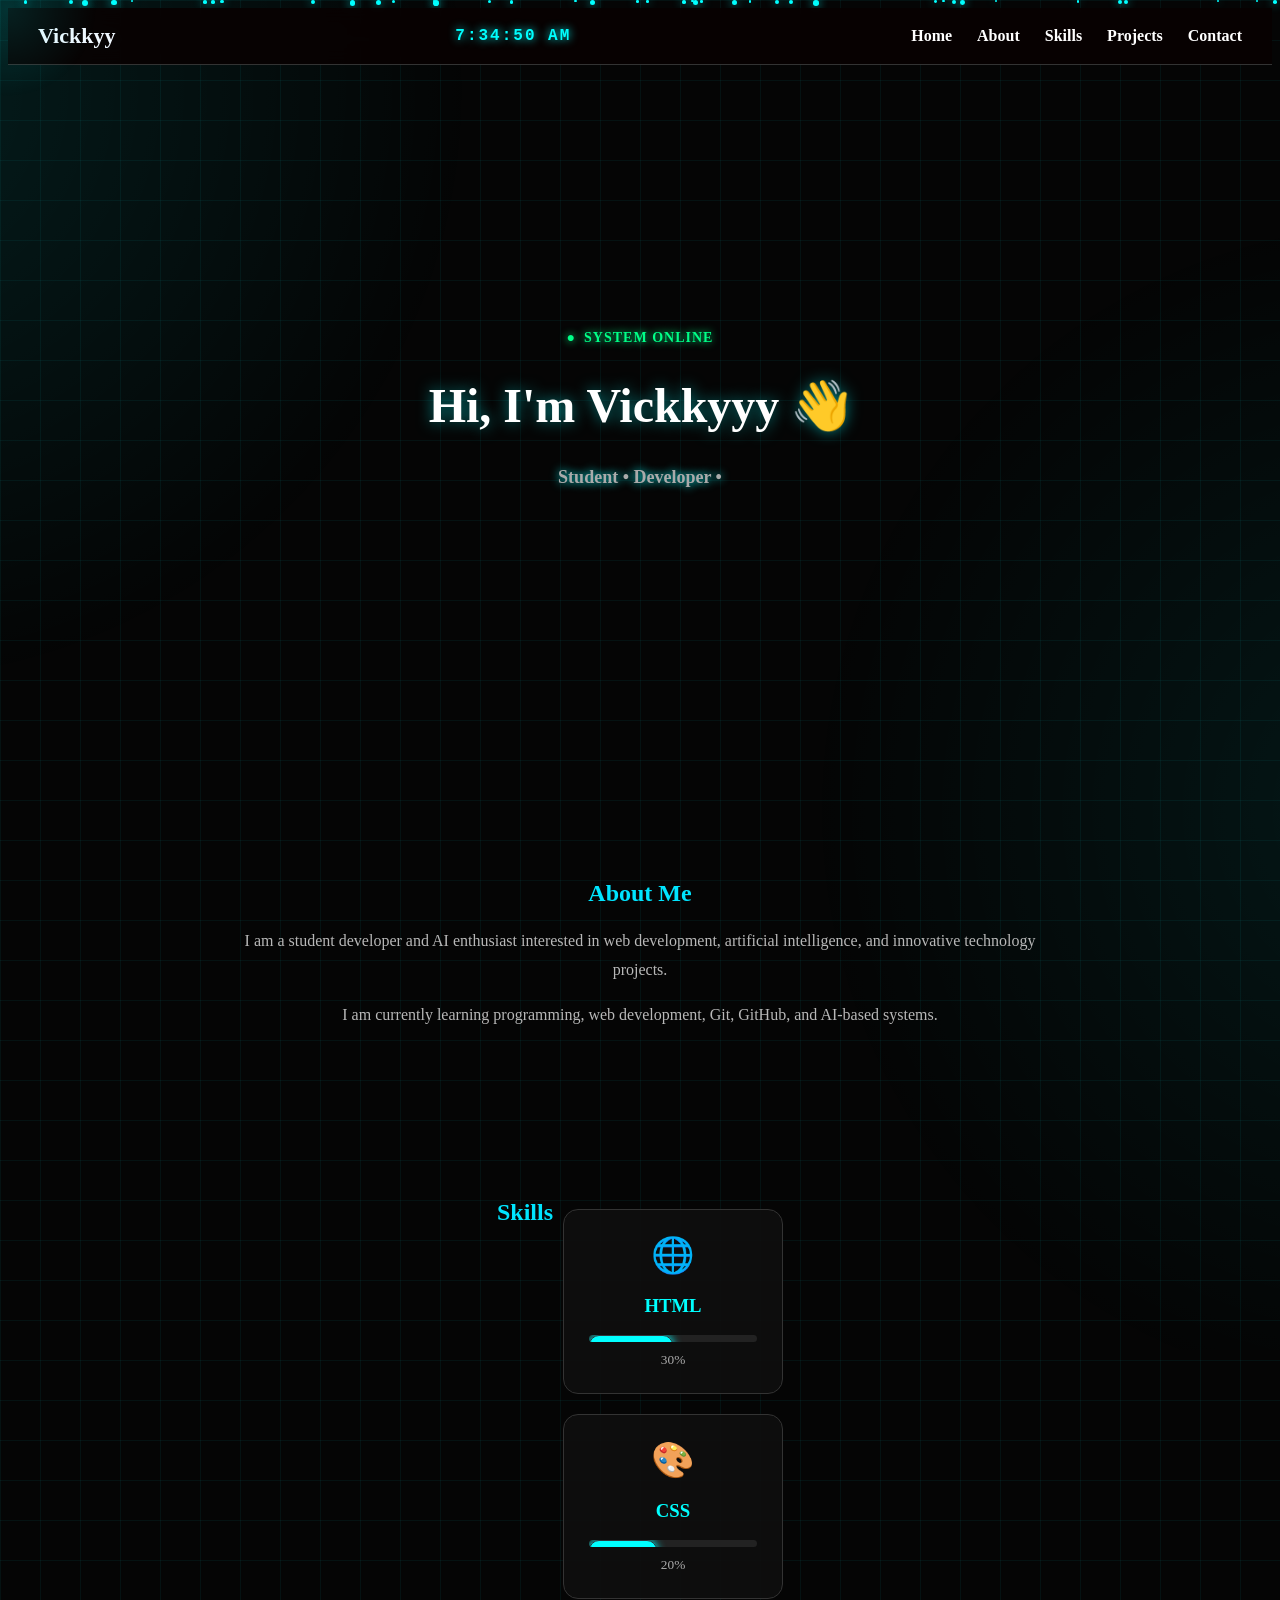
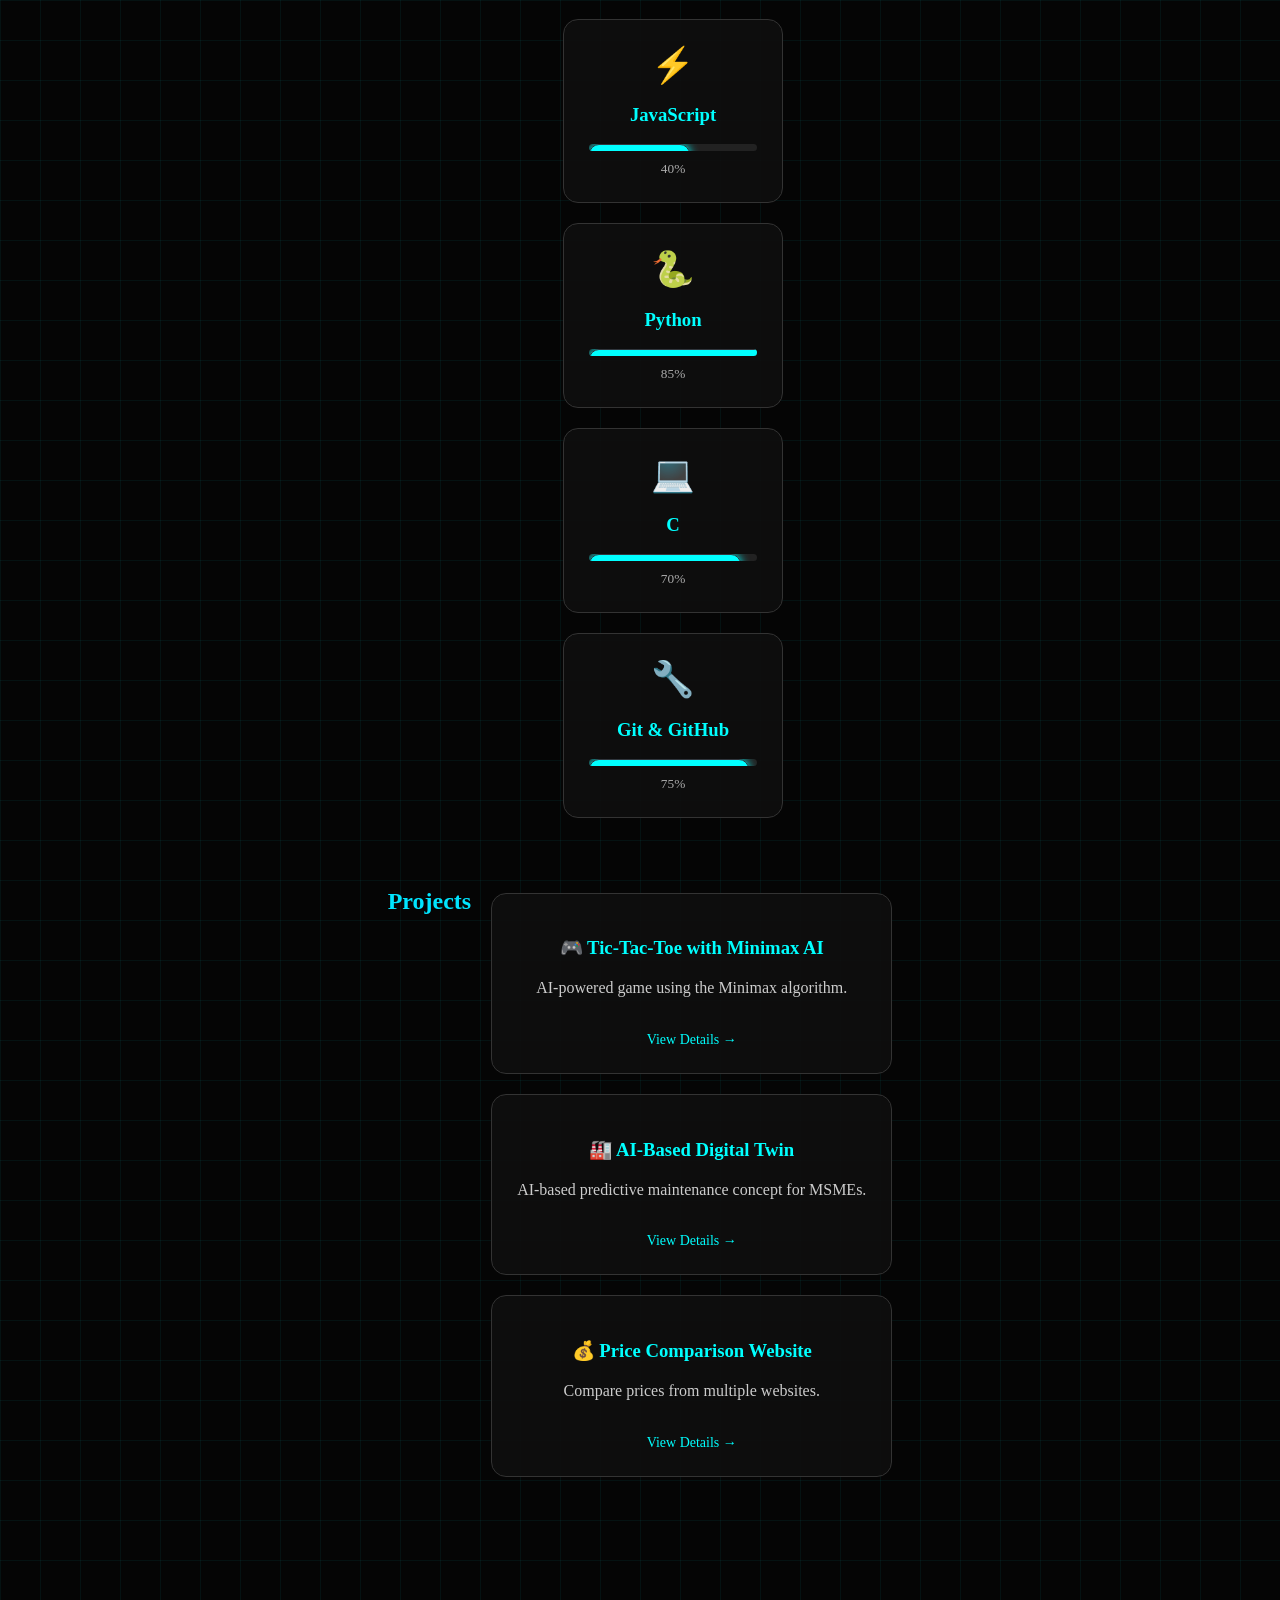
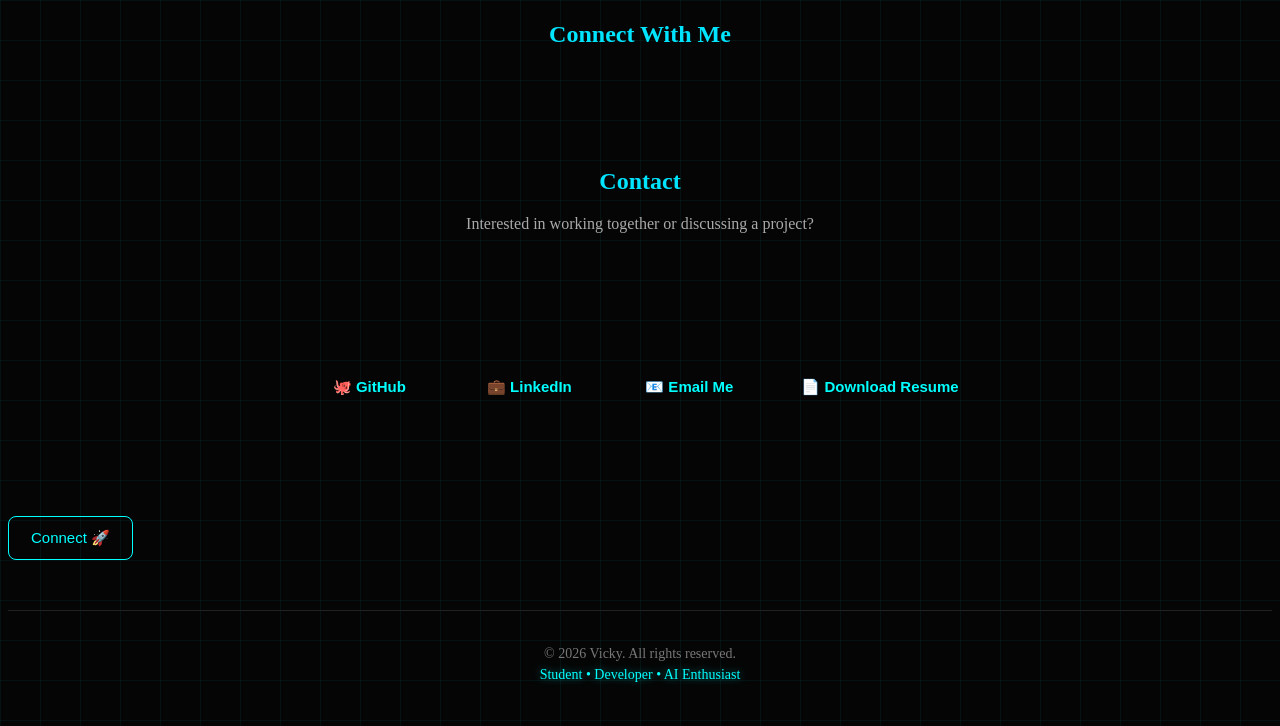
==== commit 7ebd832f: "Add portfolio favicon" ====
--- a/index.html
+++ b/index.html
@@ -1,9 +1,11 @@
 <!DOCTYPE html>
 <html lang="en">
 <head>
+    
     <meta charset="UTF-8">
     <meta name="viewport" content="width=device-width, initial-scale=1.0">
     <title>Vickkyy | Developer</title>
+    <link rel="icon" type="image/svg+xml" href="favicon.svg">
     <link rel="stylesheet" href="style.css">
     <meta name="description" content="Vickkyyy - Student Developer, AI Enthusiast and aspiring software developer. Explore my projects, skills and portfolio.">
 
--- a/style.css
+++ b/style.css
@@ -1053,4 +1053,20 @@
     .error-code {
         font-size: 80px;
     }
+}
+@media (hover: none) and (pointer: coarse) {
+    .mouse-glow,
+    .cursor-ring {
+        display: none;
+    }
+}
+@media (prefers-reduced-motion: reduce) {
+    *,
+    *::before,
+    *::after {
+        animation-duration: 0.01ms !important;
+        animation-iteration-count: 1 !important;
+        transition-duration: 0.01ms !important;
+        scroll-behavior: auto !important;
+    }
 }
